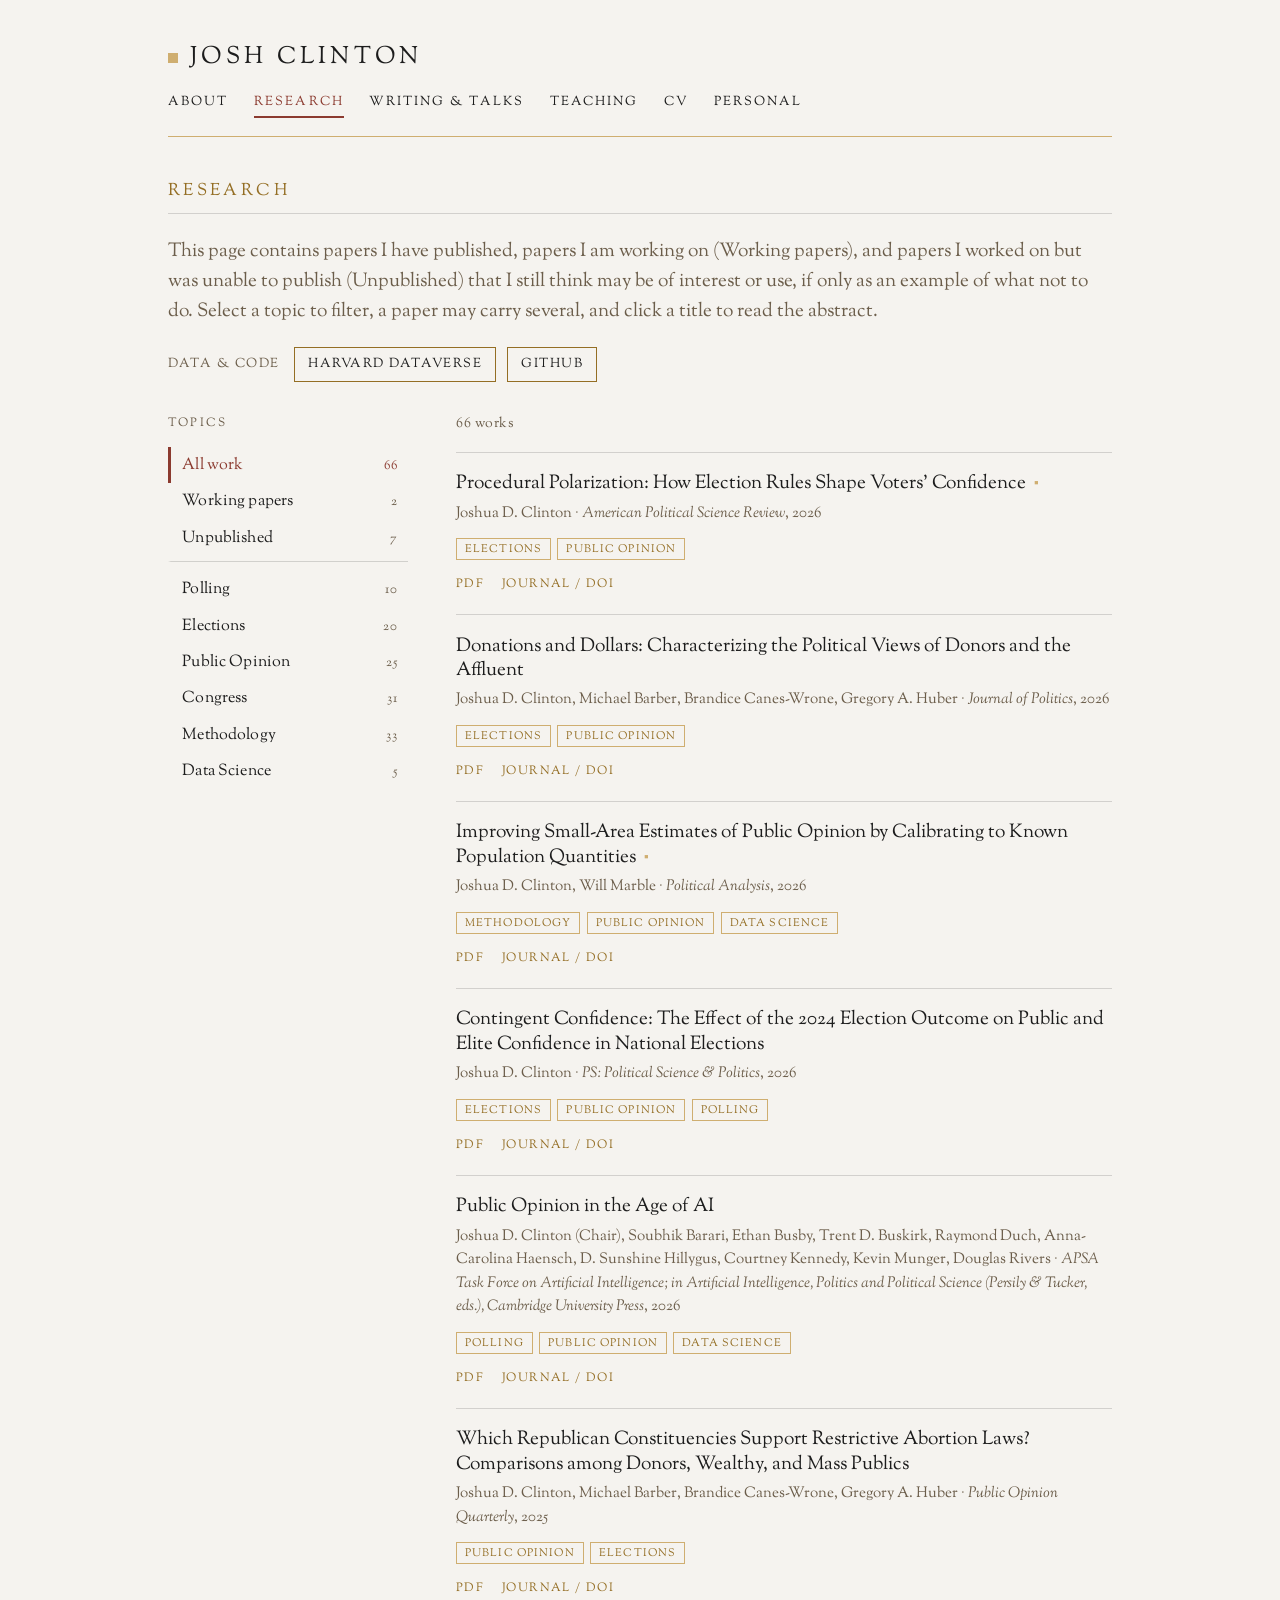
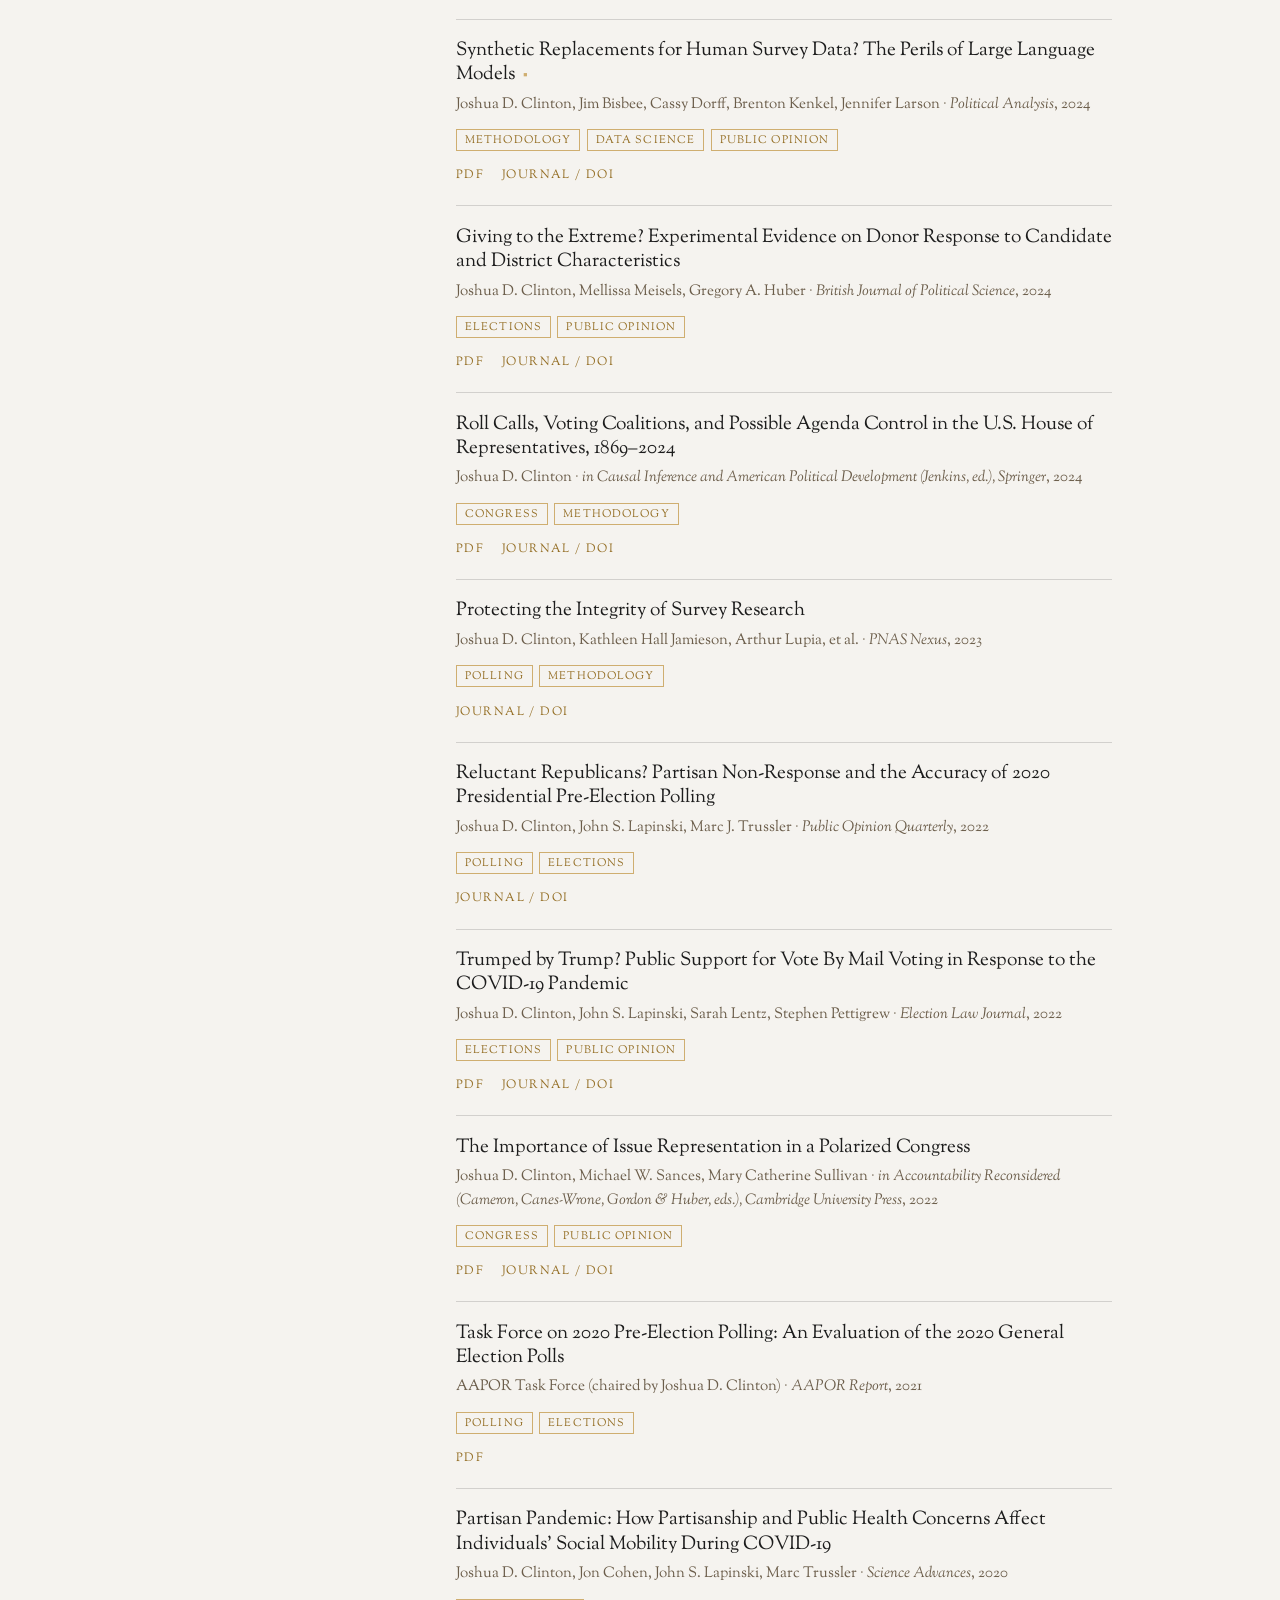
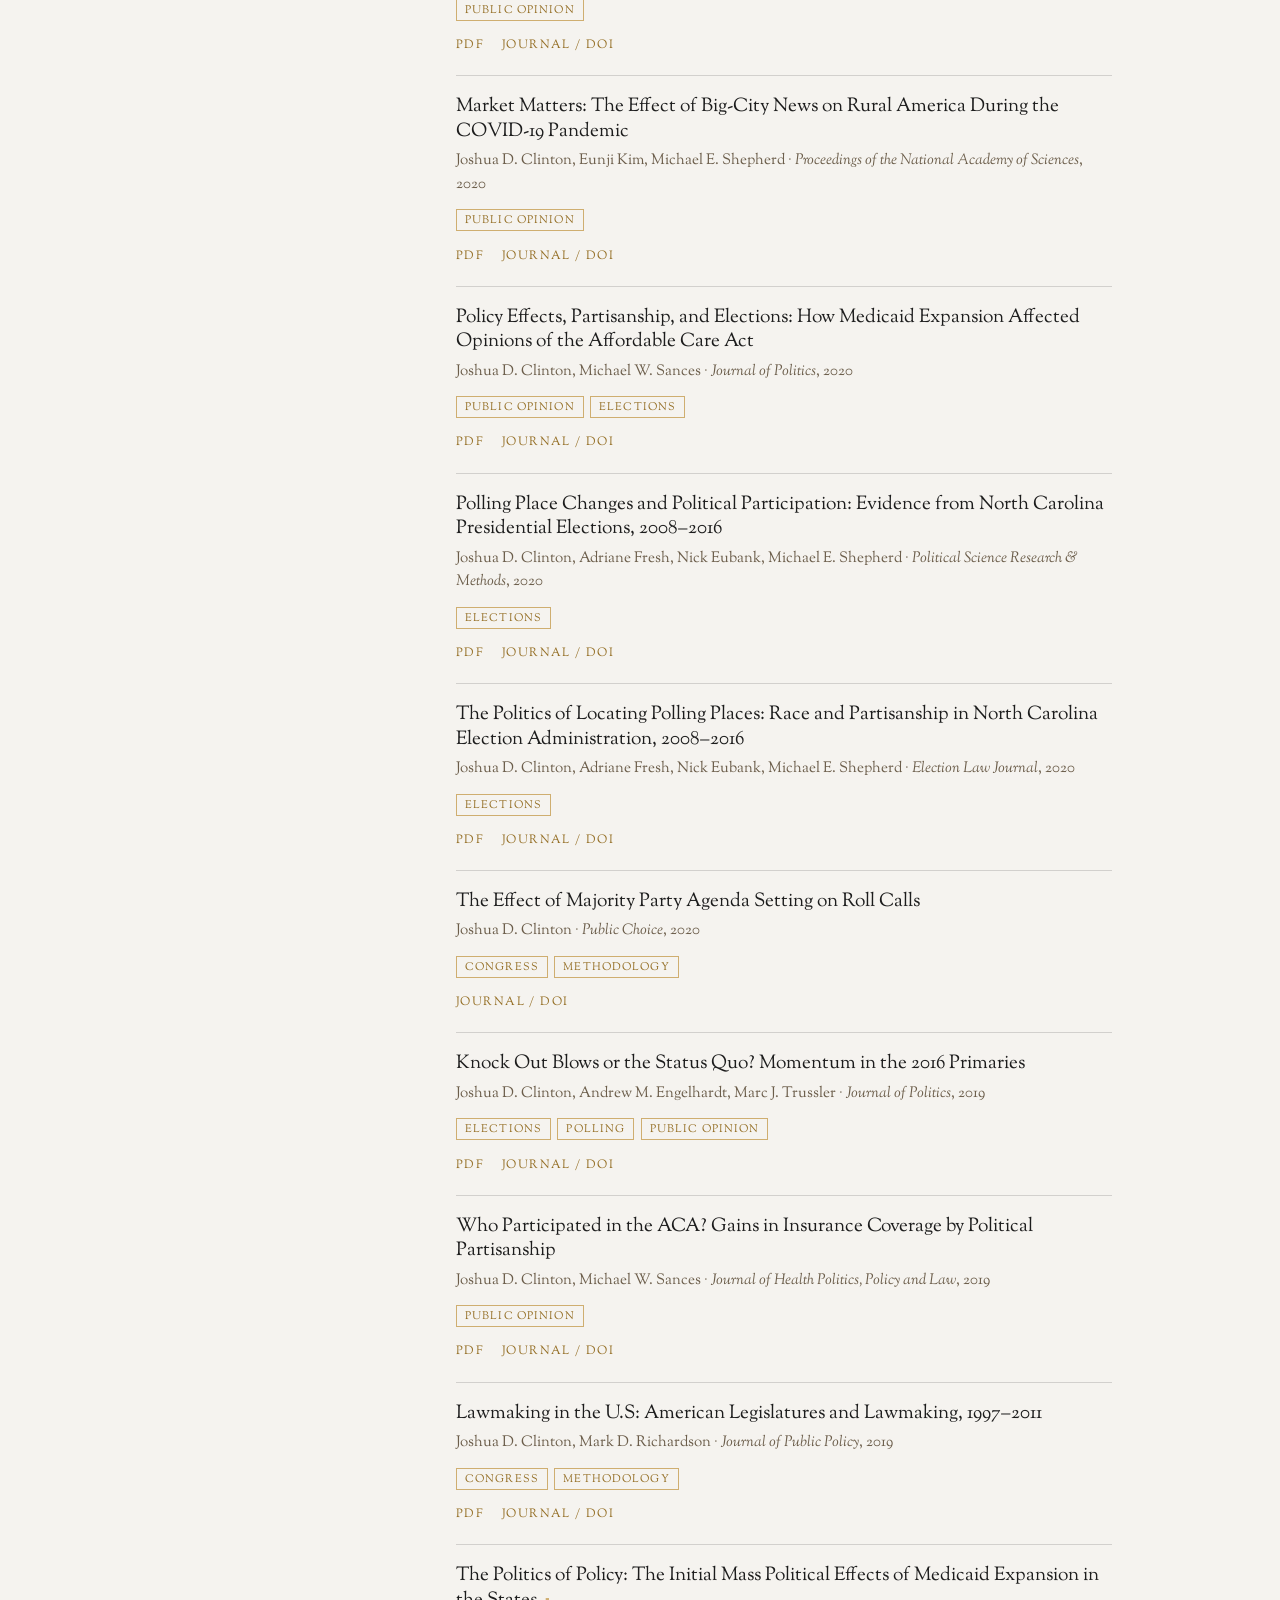
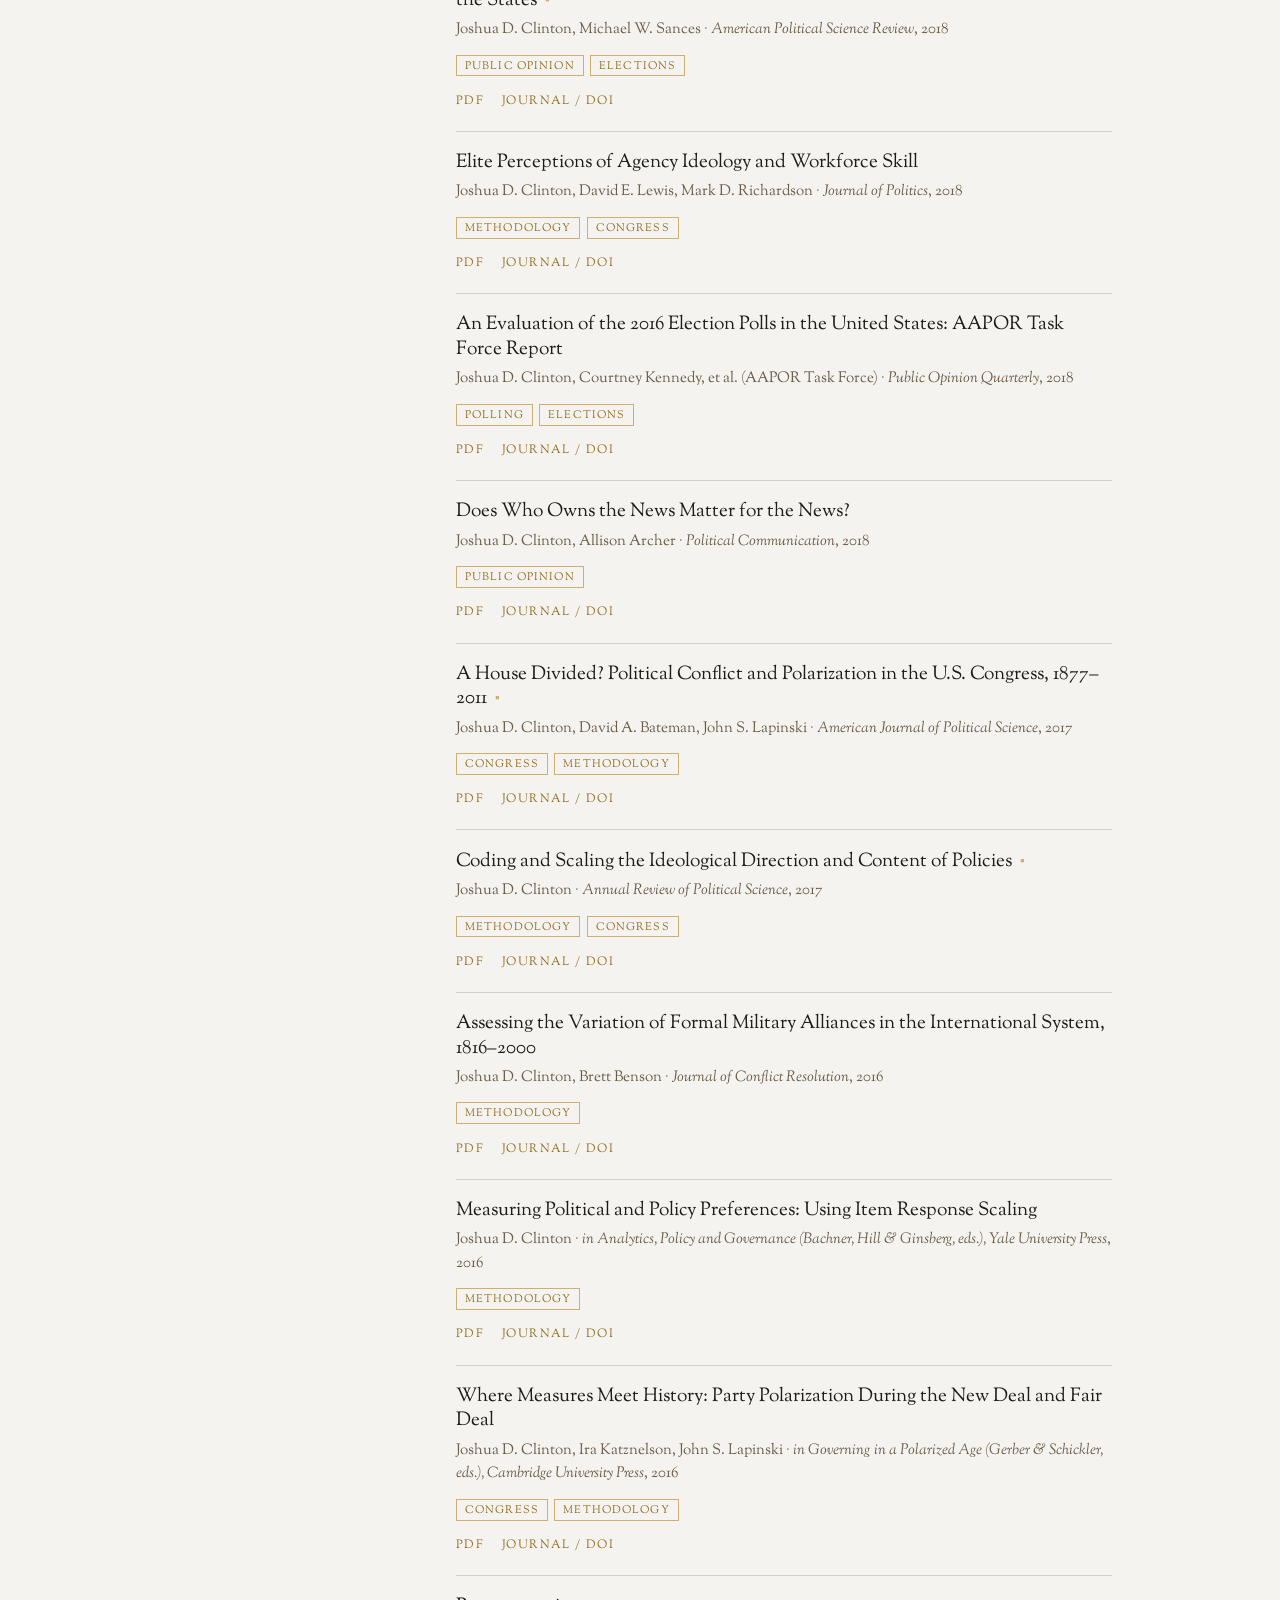
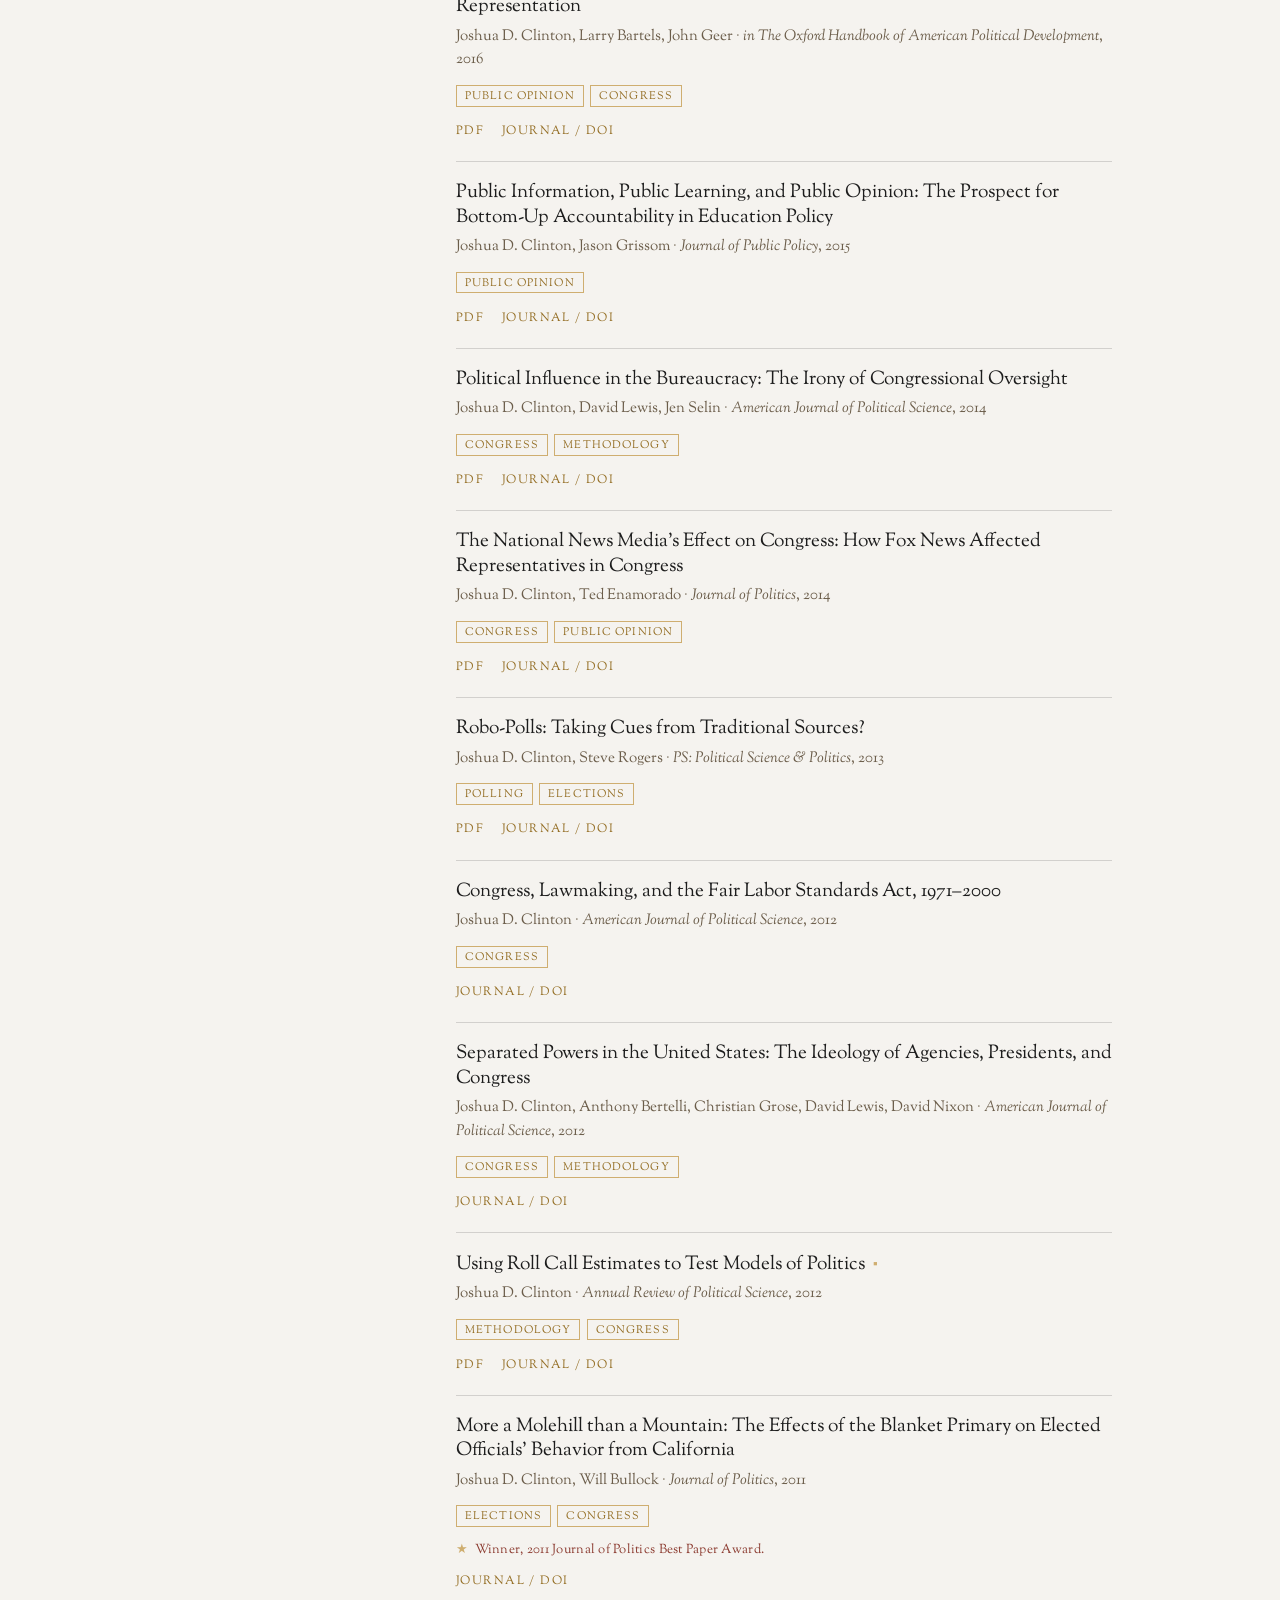
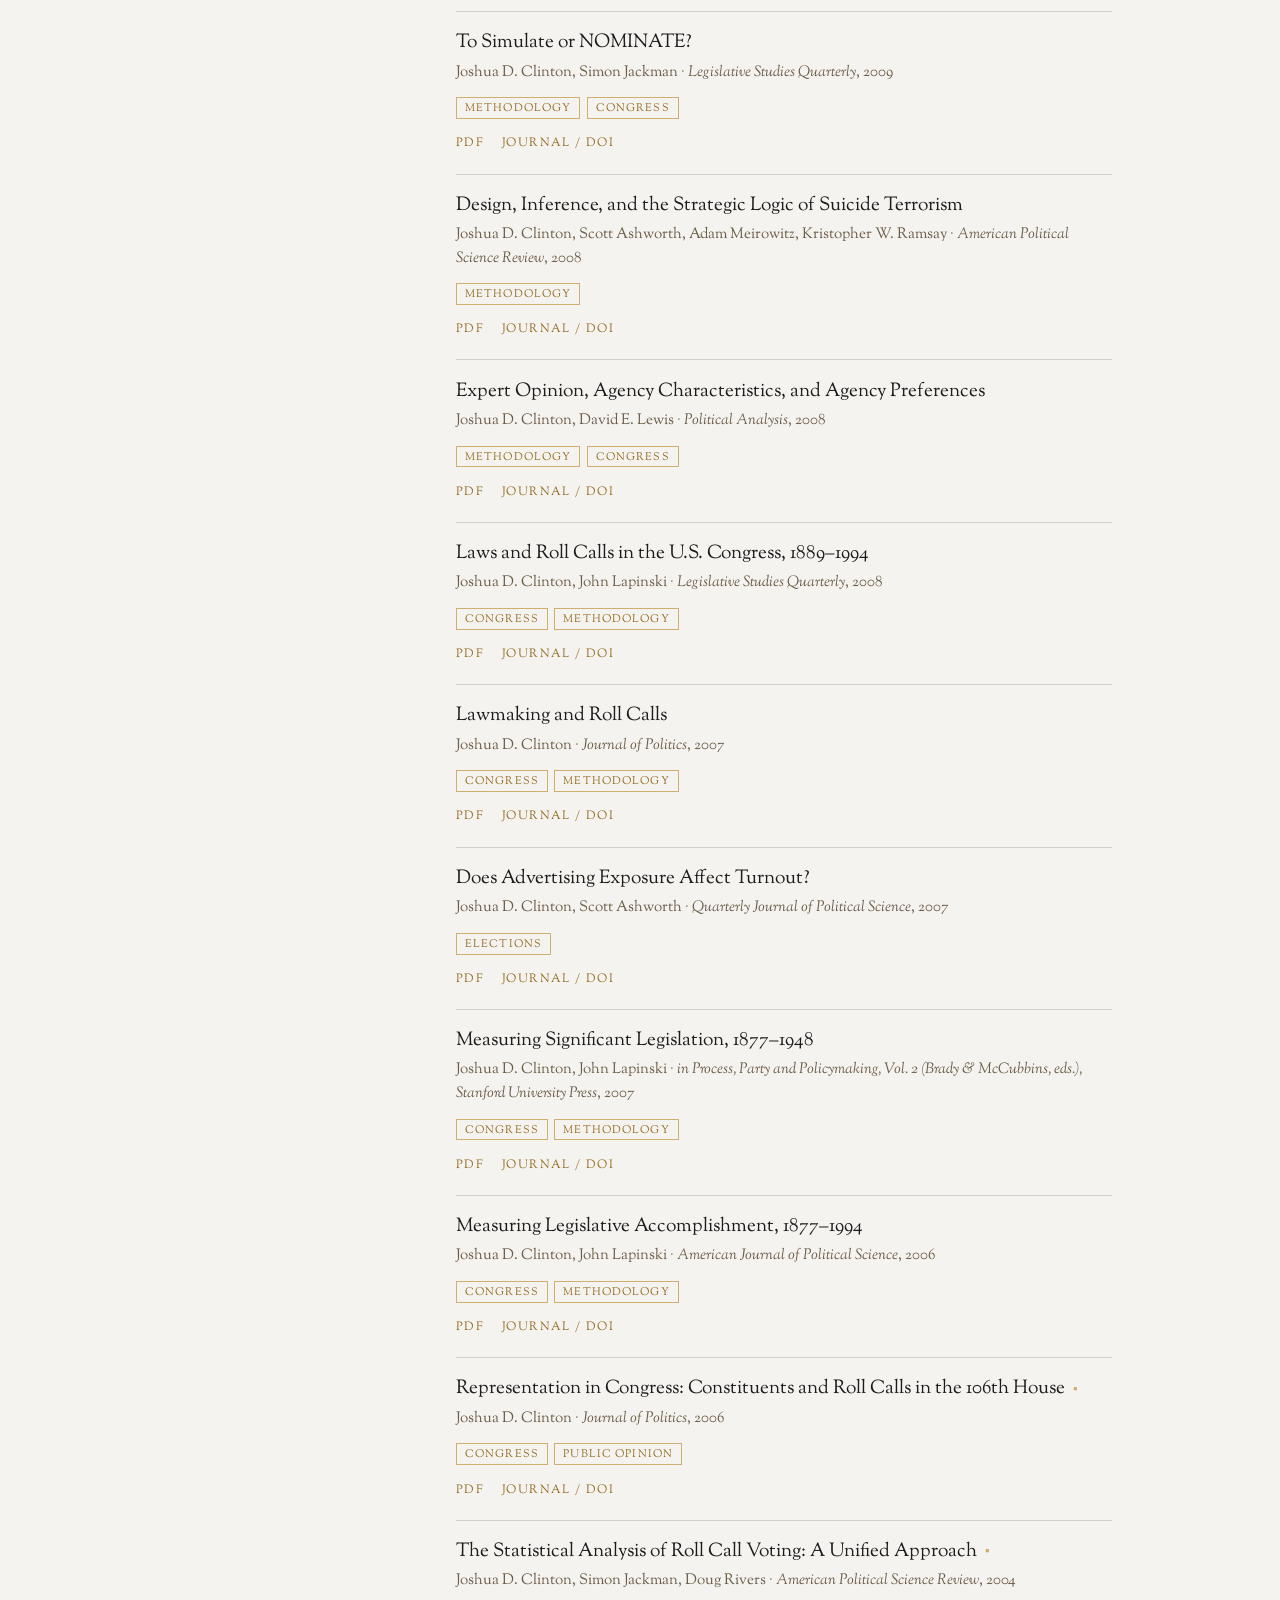
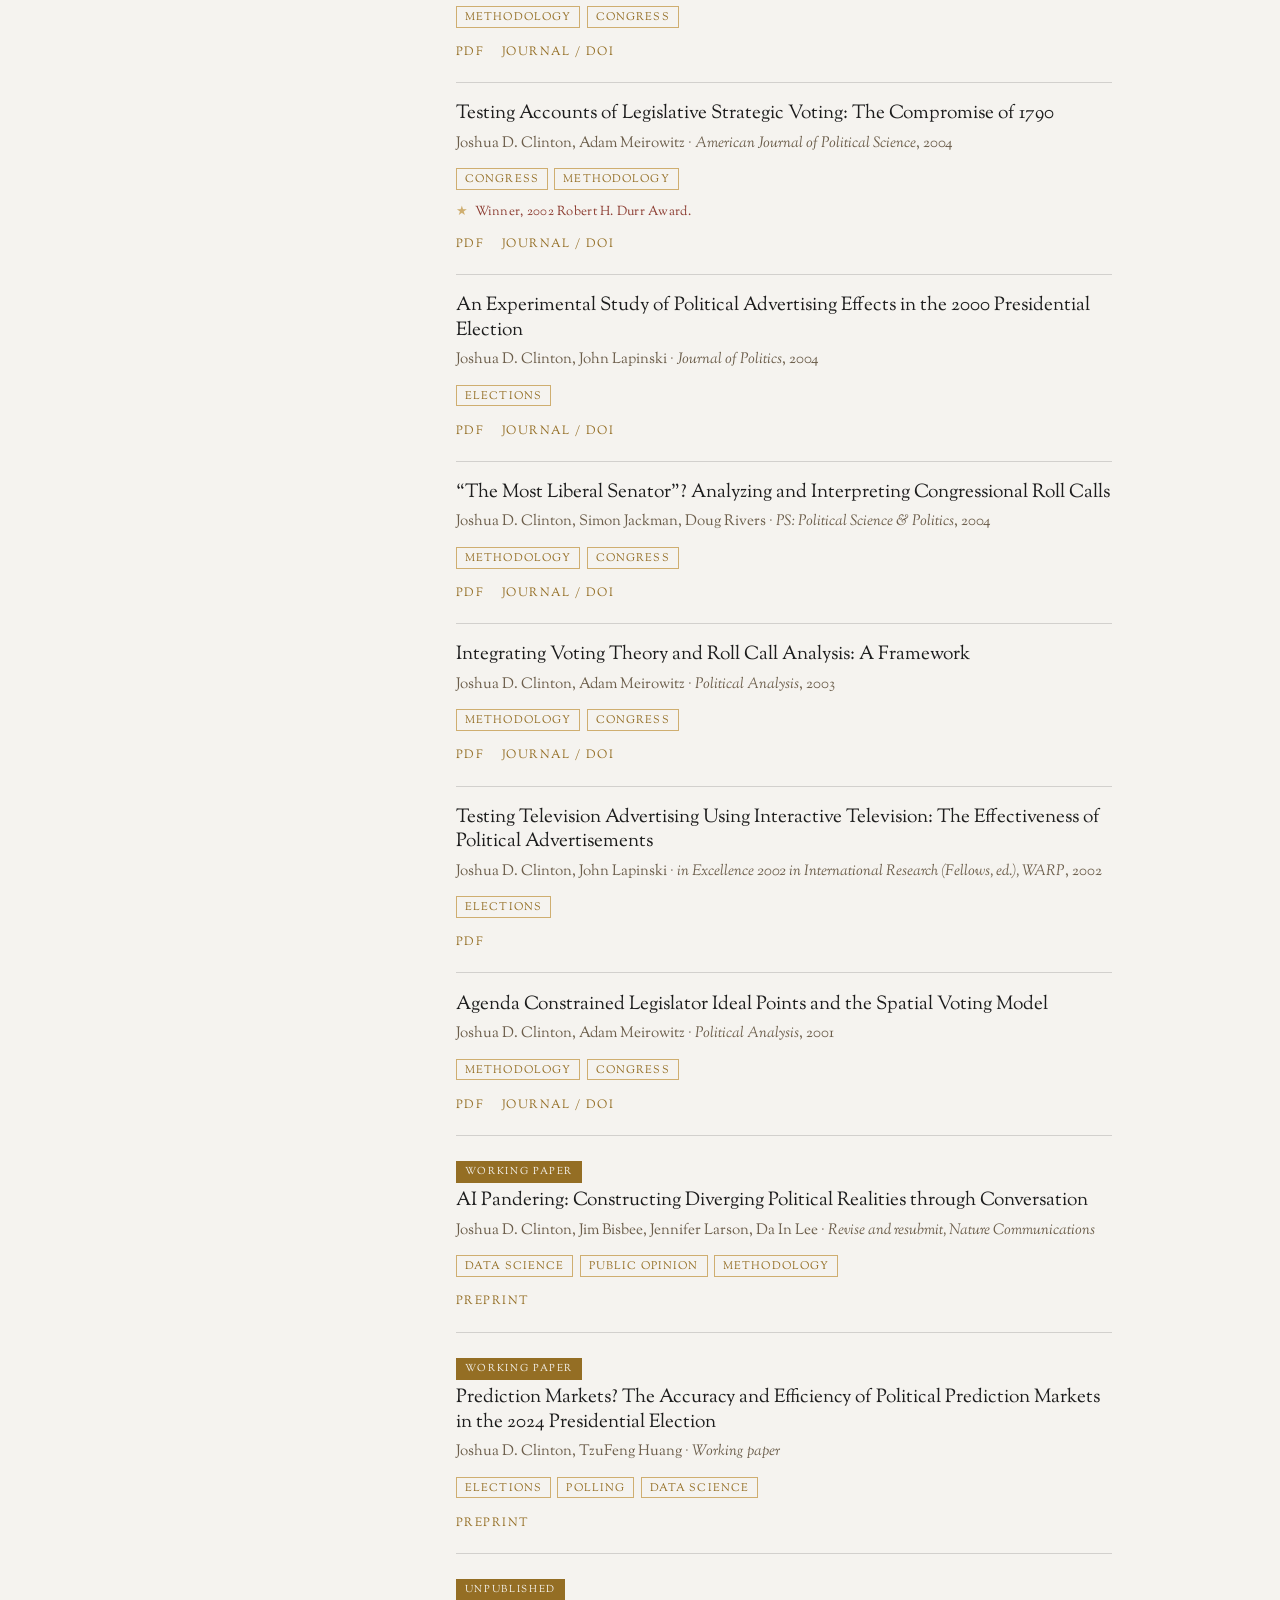
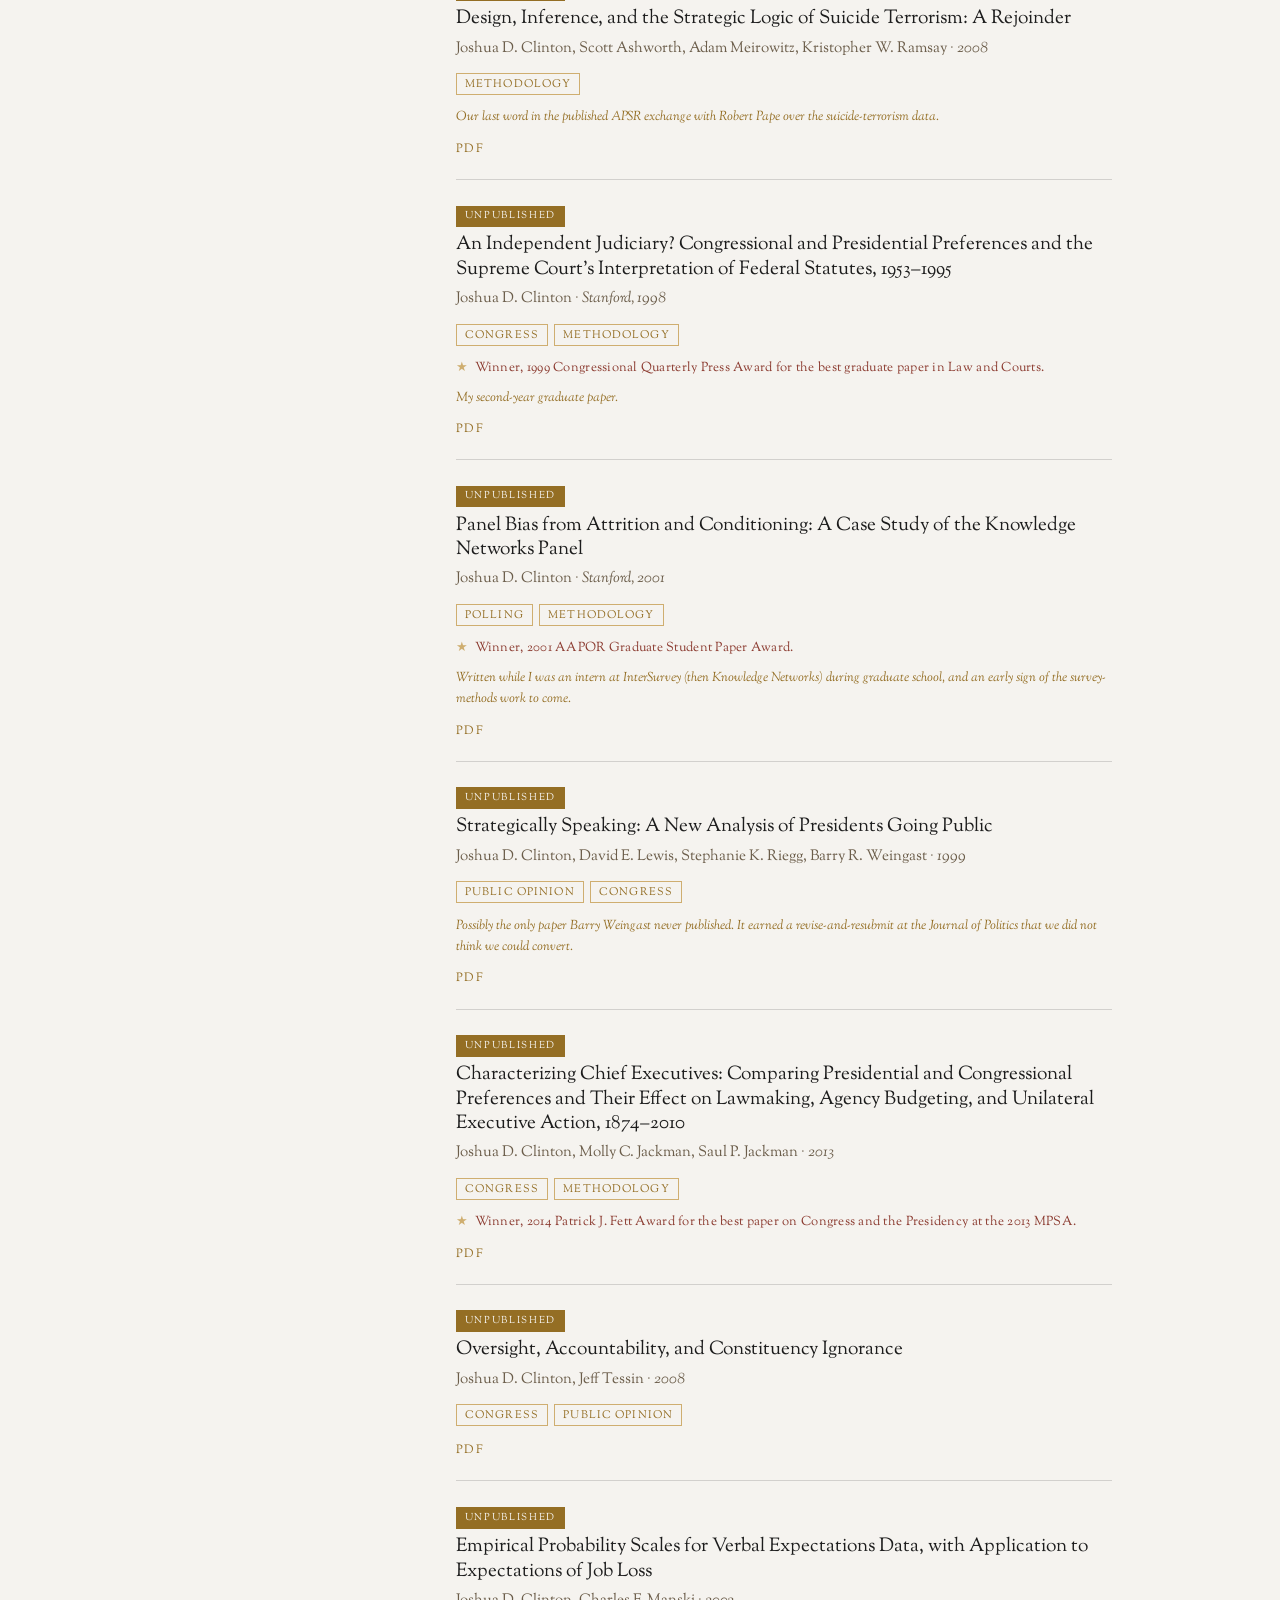
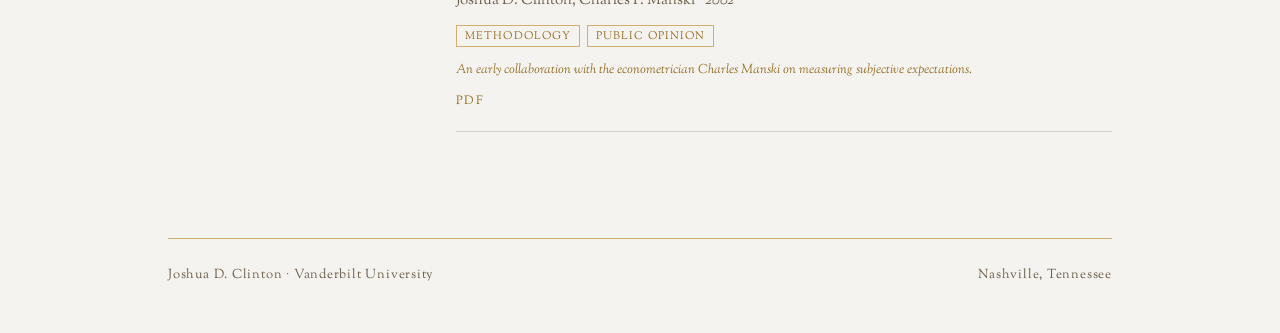
==== research.html @ e5eb9416 "Initial commit: joshclinton.com static site Hand-coded static site (HTML + CSS + vanilla JS). Pages:" ====
<!DOCTYPE html>
<html lang="en">
<head>
<meta charset="utf-8">
<meta name="viewport" content="width=device-width, initial-scale=1">
<title>Research · Josh Clinton</title>
<link rel="preconnect" href="https://fonts.googleapis.com">
<link rel="preconnect" href="https://fonts.gstatic.com" crossorigin>
<link href="https://fonts.googleapis.com/css2?family=Sorts+Mill+Goudy:ital@0;1&display=swap" rel="stylesheet">
<meta name="description" content="Publications by Joshua D. Clinton on elections, public opinion, Congress, polling, and statistical methodology.">
<link rel="icon" href="assets/favicon.svg" type="image/svg+xml">
<meta property="og:type" content="website">
<meta property="og:title" content="Research · Josh Clinton">
<meta property="og:description" content="Publications by Joshua D. Clinton on elections, public opinion, Congress, polling, and statistical methodology.">
<meta property="og:image" content="https://joshclinton.com/assets/clinton-portrait.jpg">
<meta property="og:url" content="https://joshclinton.com/research.html">
<meta name="twitter:card" content="summary_large_image">
<link rel="stylesheet" href="styles.css">
</head>
<body>
<div class="page">

  <header class="masthead">
    <div class="wordmark">
      <span class="peg"></span>
      <span class="name">Josh Clinton</span>
    </div>
    <nav class="nav">
      <a href="index.html">About</a>
      <a href="research.html" class="active">Research</a>
      <a href="writing.html">Writing &amp; Talks</a>
      <a href="teaching.html">Teaching</a>
      <a href="assets/clinton-cv.pdf" target="_blank">CV</a>
      <a href="personal.html">Personal</a>
    </nav>
  </header>

  <main class="research">
    <h1 class="section-title">Research</h1>
    <p class="research-intro">This page contains papers I have published, papers I am
    working on (Working papers), and papers I worked on but was unable to publish
    (Unpublished) that I still think may be of interest or use, if only as an example of
    what not to do. Select
    a topic to filter, a paper may carry several, and click a title to read the abstract.</p>

    <p class="data-links">
      <span class="label">Data &amp; code</span>
      <a href="https://dataverse.harvard.edu/dataverse/jclinton" target="_blank">Harvard Dataverse</a>
      <a href="https://github.com/joshclinton" target="_blank">GitHub</a>
    </p>

    <div class="research-grid">
      <aside class="topics">
        <h2>Topics</h2>
        <div class="topic-list" id="topicList"><!-- rendered by JS --></div>
      </aside>

      <section>
        <p class="result-count" id="resultCount"></p>
        <div class="papers" id="paperList"><!-- rendered by JS --></div>
      </section>
    </div>
  </main>

  <footer class="foot">
    <span>Joshua D. Clinton · Vanderbilt University</span>
    <span>Nashville, Tennessee</span>
  </footer>

</div>

<!-- Real corpus, built from /Published. Defines PUBLICATIONS and TOPIC_ORDER. -->
<script src="publications.js"></script>
<script>
/* ---- render (data lives in publications.js) ---------------------- */
let activeTopic = null;

function topicCounts() {
  const c = {};
  TOPIC_ORDER.forEach(t => c[t] = 0);
  PUBLICATIONS.forEach(p => p.topics.forEach(t => { if (t in c) c[t]++; }));
  return c;
}

function renderTopics() {
  const counts = topicCounts();
  const el = document.getElementById("topicList");
  const workingCount = PUBLICATIONS.filter(p => p.type === "working").length;
  const unpubCount = PUBLICATIONS.filter(p => p.type === "unpublished").length;
  const all = `<button class="topic ${activeTopic === null ? "active" : ""}" data-topic="">
      <span>All work</span><span class="count">${PUBLICATIONS.length}</span></button>`;
  const working = `<button class="topic ${activeTopic === "__working__" ? "active" : ""}" data-topic="__working__">
      <span>Working papers</span><span class="count">${workingCount}</span></button>`;
  const unpub = `<button class="topic topic--working ${activeTopic === "__unpublished__" ? "active" : ""}" data-topic="__unpublished__">
      <span>Unpublished</span><span class="count">${unpubCount}</span></button>`;
  const items = TOPIC_ORDER.map(t =>
    `<button class="topic topic--cat ${activeTopic === t ? "active" : ""}" data-topic="${t}">
      <span>${t}</span><span class="count">${counts[t]}</span></button>`).join("");
  el.innerHTML = all + working + unpub + items;
  el.querySelectorAll(".topic").forEach(b =>
    b.addEventListener("click", () => { activeTopic = b.dataset.topic || null; render(); }));
}

// journal tiers (1 = highest) used only as a within-year tiebreaker. Adjust freely.
const VENUE_RANK = {
  "American Political Science Review": 1,
  "Proceedings of the National Academy of Sciences": 2,
  "Science Advances": 2,
  "American Journal of Political Science": 2,
  "Journal of Politics": 3,
  "British Journal of Political Science": 4,
  "Quarterly Journal of Political Science": 4,
  "Political Analysis": 4,
  "Political Science Research & Methods": 4,
  "Public Opinion Quarterly": 5,
  "Annual Review of Political Science": 5,
  "PNAS Nexus": 5,
  "Journal of Conflict Resolution": 6,
  "Legislative Studies Quarterly": 6,
  "Political Communication": 6,
  "Journal of Public Policy": 6,
  "Journal of Health Politics, Policy and Law": 6,
  "Election Law Journal": 6,
  "Public Choice": 6,
  "PS: Political Science & Politics": 7,
};

function renderPapers() {
  // published newest-first (journal tier within a year); working papers, then unpublished, last
  const isWP = p => p.type === "working" || p.type === "unpublished";
  const yearRank  = p => p.type === "working" ? -1 : p.type === "unpublished" ? -2 : p.year;
  const venueScore = p =>
    p.type === "chapter" ? 8 :
    p.type === "report"  ? 9 :
    (VENUE_RANK[p.venue] ?? 6.5);
  const matches = p =>
    activeTopic === null ? true :
    activeTopic === "__working__" ? p.type === "working" :
    activeTopic === "__unpublished__" ? p.type === "unpublished" :
    p.topics.includes(activeTopic);
  const list = PUBLICATIONS.filter(matches)
    .sort((a, b) => (yearRank(b) - yearRank(a)) || (venueScore(a) - venueScore(b)));

  document.getElementById("resultCount").textContent =
    activeTopic === null ? `${list.length} works` :
    activeTopic === "__working__" ? `${list.length} working papers` :
    activeTopic === "__unpublished__" ? `${list.length} unpublished` :
    `${list.length} in ${activeTopic.replace(/\b\w/g, c => c.toUpperCase())}`;

  document.getElementById("paperList").innerHTML = list.map((p) => {
    const links = [];
    if (p.links.pdf)  links.push(`<a href="${p.links.pdf}" target="_blank">PDF</a>`);
    if (p.links.doi)  links.push(`<a href="${p.links.doi}" target="_blank">${isWP(p) ? "Preprint" : "Journal / DOI"}</a>`);
    if (p.links.data) links.push(`<a href="${p.links.data}">Replication data</a>`);
    const tags = p.topics.map(t => `<span class="tag">${t}</span>`).join("");
    const awardEl = p.award ? `<p class="paper-award">${p.award}</p>` : "";
    const noteEl  = p.note  ? `<p class="paper-note">${p.note}</p>` : "";
    const hasAbstract = Boolean(p.abstract);
    const titleEl = hasAbstract
      ? `<button class="paper-title">${p.title}</button>`
      : `<span class="paper-title paper-title--static">${p.title}</span>`;
    const abstractEl = hasAbstract ? `<div class="paper-abstract"><p>${p.abstract}</p></div>` : "";
    const flagText = p.type === "working" ? "Working paper" : p.type === "unpublished" ? "Unpublished" : "";
    const flag = flagText ? `<span class="paper-flag">${flagText}</span>` : "";
    const meta = isWP(p)
      ? `${p.authors}${p.status ? ` · <span class="venue">${p.status}</span>` : ""}`
      : `${p.authors} · <span class="venue">${p.venue}</span>, ${p.year}`;
    return `<article class="paper ${p.featured ? "is-featured" : ""}">
      ${flag}
      ${titleEl}
      <p class="paper-meta">${meta}</p>
      <div class="paper-topics">${tags}</div>
      ${awardEl}${noteEl}
      ${abstractEl}
      <div class="paper-actions">${links.join("")}</div>
    </article>`;
  }).join("");

  document.querySelectorAll("button.paper-title").forEach(b =>
    b.addEventListener("click", () => b.closest(".paper").classList.toggle("open")));
}

function render() { renderTopics(); renderPapers(); }
render();
</script>
</body>
</html>
---- styles.css ----
/* =========================================================================
   joshclinton.com — design system mockup
   Aesthetic: Arts & Crafts / American mission, Mackintosh rectilinear restraint.
   Palette: Vanderbilt warm neutrals + gold keyline ornament + oxblood accent.
   Governing principle: structure is the ornament.
   ========================================================================= */

:root {
  /* Ground + ink (Vanderbilt core) */
  --ground:        #F5F3EF;   /* Cream — page ground */
  --ground-panel:  #E7DECB;   /* Sand (slightly deepened) — occasional panels */
  --ink:           #1C1C1C;   /* Vanderbilt Black — body text */
  --ink-soft:      #5E544472;

  /* Structure + ornament */
  --oak:           #946E24;   /* Vanderbilt Oak — structural brown, labels */
  --gold:          #CFAE70;   /* Vanderbilt Gold — keyline ornament only */
  --oxblood:       #8B3A2F;   /* deep accent — links, active states */
  --oxblood-dim:   #6F2C23;

  /* Derived */
  --meta:          #6B5D4A;   /* warm gray for secondary text */
  --rule-ink:      rgba(28, 28, 28, 0.16);
  --rule-gold:     var(--gold);

  /* Type */
  --serif: "Sorts Mill Goudy", Georgia, "Times New Roman", serif;

  /* Rhythm */
  --measure: 42rem;           /* prose measure */
  --gutter: 2.5rem;
  --page-max: 64rem;
}

/* ---- reset-ish ---------------------------------------------------------- */
* { box-sizing: border-box; }
html { -webkit-text-size-adjust: 100%; }
body {
  margin: 0;
  background: var(--ground);
  color: var(--ink);
  font-family: var(--serif);
  font-size: 19px;
  line-height: 1.6;
  font-feature-settings: "kern" 1, "liga" 1;
}
img { max-width: 100%; display: block; }
a { color: var(--oxblood); text-decoration: none; }
a:hover { color: var(--oxblood-dim); text-decoration: underline; text-underline-offset: 3px; }

/* No rounded corners, no shadows, no gradients — anywhere. */

/* ---- layout shell ------------------------------------------------------- */
.page {
  max-width: var(--page-max);
  margin: 0 auto;
  padding: 0 var(--gutter);
}

/* ---- masthead ----------------------------------------------------------- */
.masthead {
  padding: 2.4rem 0 1.1rem;
  border-bottom: 1px solid var(--rule-gold);
}
.wordmark {
  display: flex;
  align-items: baseline;
  gap: 0.75rem;
  font-size: 1.5rem;
  letter-spacing: 0.18em;
  text-transform: uppercase;
  color: var(--ink);
}
.wordmark .peg {            /* the single allowed geometric mark: inlaid square */
  width: 0.62rem;
  height: 0.62rem;
  background: var(--gold);
  flex: none;
  position: relative;
  top: -0.05rem;
}
.wordmark .name { font-weight: 400; }
.wordmark .role {
  font-size: 0.78rem;
  letter-spacing: 0.16em;
  color: var(--meta);
  text-transform: uppercase;
}

/* ---- nav ---------------------------------------------------------------- */
.nav {
  display: flex;
  flex-wrap: wrap;
  gap: 1.6rem;
  padding: 0.9rem 0 0;
}
.nav a {
  font-size: 0.82rem;
  letter-spacing: 0.16em;
  text-transform: uppercase;
  color: var(--ink);
  padding-bottom: 0.25rem;
  border-bottom: 2px solid transparent;
}
.nav a:hover { color: var(--oxblood); text-decoration: none; border-bottom-color: var(--gold); }
.nav a.active { color: var(--oxblood); border-bottom-color: var(--oxblood); }

/* ---- generic section heads --------------------------------------------- */
.section-title {
  font-size: 1.05rem;
  letter-spacing: 0.2em;
  text-transform: uppercase;
  color: var(--oak);
  margin: 0 0 1.4rem;
  padding-bottom: 0.5rem;
  border-bottom: 1px solid var(--rule-ink);
  font-weight: 400;
}

/* ======================================================================== */
/*  ABOUT / LANDING                                                          */
/* ======================================================================== */
.about {
  display: grid;
  grid-template-columns: 16rem 1fr;
  gap: 3rem;
  padding: 3rem 0 1rem;
  align-items: start;
}
.about .portrait {
  border: 1px solid var(--oak);
  padding: 6px;
  background: var(--ground);
}
.about .portrait img { width: 100%; }
.about h1 {
  font-size: 2.5rem;
  line-height: 1.1;
  margin: 0 0 0.4rem;
  font-weight: 400;
}
.about .titles {
  color: var(--oak);
  font-size: 1.02rem;
  line-height: 1.45;
  margin: 0 0 1.6rem;
  padding-bottom: 1.2rem;
  border-bottom: 1px solid var(--rule-gold);
}
.about p { max-width: var(--measure); margin: 0 0 1.1rem; }
.about .quicklinks {
  display: flex;
  flex-direction: column;
  gap: 0.5rem;
  margin-top: 1rem;
}
.about .quicklinks a {
  font-size: 0.76rem;
  letter-spacing: 0.14em;
  text-transform: uppercase;
  border: 1px solid var(--oak);
  padding: 0.5rem 0.7rem;
  color: var(--ink);
  text-align: center;
}
.about .quicklinks a:hover { background: var(--oxblood); color: var(--ground); border-color: var(--oxblood); text-decoration: none; }

/* ======================================================================== */
/*  RESEARCH — the centerpiece                                               */
/* ======================================================================== */
.research { padding: 2.6rem 0; }
.research-intro { color: var(--meta); margin: 0 0 1.2rem; }

/* data & code links (replaces a standalone Data page) */
.data-links {
  display: flex; align-items: baseline; flex-wrap: wrap; gap: 0.7rem;
  margin: 0 0 2rem; font-size: 0.8rem;
}
.data-links .label {
  color: var(--meta); letter-spacing: 0.12em; text-transform: uppercase;
  margin-right: 0.2rem;
}
.data-links a {
  letter-spacing: 0.12em; text-transform: uppercase; white-space: nowrap;
  border: 1px solid var(--oak); padding: 0.4rem 0.8rem; color: var(--ink);
}
.data-links a:hover { background: var(--oxblood); color: var(--ground); border-color: var(--oxblood); text-decoration: none; }
/* on phones, drop the label to its own line so both chips have room to wrap */
@media (max-width: 760px) {
  .data-links .label { flex-basis: 100%; margin-bottom: 0.1rem; }
}

.research-grid {
  display: grid;
  grid-template-columns: 15rem 1fr;
  gap: 3rem;
  align-items: start;
}
/* keep grid/flex children from blowing the layout wider than the screen */
.research-grid > * { min-width: 0; }

/* topic slat menu (desktop: left vertical) */
.topics { position: sticky; top: 1.5rem; }
.topics h2 {
  font-size: 0.78rem; letter-spacing: 0.18em; text-transform: uppercase;
  color: var(--meta); margin: 0 0 0.8rem; font-weight: 400;
}
.topic {
  display: flex; justify-content: space-between; align-items: baseline;
  width: 100%; text-align: left;
  background: none; border: 0; border-left: 3px solid transparent;
  font-family: var(--serif); font-size: 1rem; color: var(--ink);
  padding: 0.42rem 0.7rem; cursor: pointer; letter-spacing: 0.01em;
}
.topic .count { color: var(--meta); font-size: 0.82rem; }
.topic--cat { text-transform: capitalize; }
.topic--working { margin-bottom: 0.6rem; padding-bottom: 0.7rem; border-bottom: 1px solid var(--rule-ink); }
.topic:hover { color: var(--oxblood); border-left-color: var(--gold); }
.topic.active { color: var(--oxblood); border-left-color: var(--oxblood); }
.topic.active .count { color: var(--oxblood); }

/* paper list */
.papers { border-top: 1px solid var(--rule-ink); }
.paper {
  padding: 1.2rem 0;
  border-bottom: 1px solid var(--rule-ink);
}
.paper.is-featured .paper-title::after {
  content: "▪";
  color: var(--gold);
  margin-left: 0.5rem;
  font-size: 0.7em;
  vertical-align: middle;
}
.paper-title {
  font-size: 1.18rem; line-height: 1.3; cursor: pointer;
  display: block; background: none; border: 0; text-align: left;
  font-family: var(--serif); color: var(--ink); padding: 0; width: 100%;
}
.paper-title:hover { color: var(--oxblood); }
.paper-flag {
  display: inline-block; margin-bottom: 0.4rem;
  font-size: 0.64rem; letter-spacing: 0.16em; text-transform: uppercase;
  color: var(--ground); background: var(--oak); padding: 0.16rem 0.55rem;
}
.paper-title--static { cursor: default; }
.paper-title--static:hover { color: var(--ink); }
.paper-award { color: var(--oxblood); font-size: 0.84rem; margin: 0.5rem 0 0; letter-spacing: 0.02em; }
.paper-award::before { content: "\2605"; color: var(--gold); margin-right: 0.4rem; }
.paper-note { color: var(--oak); font-size: 0.84rem; font-style: italic; margin: 0.5rem 0 0; }
.paper-meta { color: var(--meta); font-size: 0.92rem; margin: 0.3rem 0 0; }
.paper-meta .venue { font-style: italic; }
.paper-topics { margin-top: 0.5rem; }
.tag {
  font-size: 0.7rem; letter-spacing: 0.1em; text-transform: uppercase;
  color: var(--oak); border: 1px solid var(--rule-gold);
  padding: 0.12rem 0.5rem; margin-right: 0.4rem;
}
.paper-abstract {
  max-height: 0; overflow: hidden;
  transition: none;                 /* no animation, per brief */
  color: var(--ink);
}
.paper.open .paper-abstract {
  max-height: none;
  margin-top: 0.9rem;
  padding-left: 1rem;
  border-left: 2px solid var(--gold);
  max-width: var(--measure);
}
.paper-actions { margin-top: 0.8rem; display: flex; gap: 1.1rem; flex-wrap: wrap; }
.paper-actions a {
  font-size: 0.74rem; letter-spacing: 0.12em; text-transform: uppercase;
  color: var(--oak);
}
.paper-actions a:hover { color: var(--oxblood); }

.result-count { color: var(--meta); font-size: 0.85rem; margin: 0 0 1rem; letter-spacing: 0.04em; }

/* ======================================================================== */
/*  TEACHING                                                                 */
/* ======================================================================== */
.teaching { padding: 2.6rem 0; max-width: 56rem; }
.teaching-intro { color: var(--meta); margin: 0 0 2rem; }

.course-row {
  display: grid;
  grid-template-columns: 13rem 1fr;
  gap: 1.9rem;
  padding: 1.6rem 0;
  border-bottom: 1px solid var(--rule-ink);
  align-items: start;
}
.course-row:first-of-type { border-top: 1px solid var(--rule-gold); }

/* left-hand visual: framed logo/photo, or a course-number tile */
.course-figure { border: 1px solid var(--oak); background: #fff; padding: 6px; }
.course-figure img { display: block; width: 100%; }
.course-tile {
  border: 1px solid var(--oak); background: var(--ground-panel);
  aspect-ratio: 3 / 2; display: flex; align-items: center; justify-content: center;
}
.course-tile .ct-num {
  color: var(--oak); letter-spacing: 0.14em; font-size: 0.95rem; text-transform: uppercase;
}

.course-cap {
  margin: 0.5rem 0 0; color: var(--meta); font-style: italic;
  font-size: 0.78rem; line-height: 1.45;
}
.course-cap a { font-style: normal; letter-spacing: 0.06em; text-transform: uppercase;
  font-size: 0.72rem; white-space: nowrap; }

.course-term {
  color: var(--oak); font-size: 0.78rem; letter-spacing: 0.14em;
  text-transform: uppercase; margin: 0 0 0.3rem;
}
.course-name { font-size: 1.22rem; font-weight: 400; margin: 0; line-height: 1.3; }
.course-meta { color: var(--meta); font-size: 0.9rem; margin: 0.35rem 0 0; }
.course-num { color: var(--ink); letter-spacing: 0.04em; }
.course-badge {
  display: inline-block; margin-left: 0.6rem;
  font-size: 0.66rem; letter-spacing: 0.14em; text-transform: uppercase;
  color: var(--ground); background: var(--oxblood); padding: 0.16rem 0.5rem;
  vertical-align: 0.12em;
}
.course-note {
  margin: 0.5rem 0 0; max-width: var(--measure);
  font-style: italic; color: var(--oak); font-size: 0.92rem;
}
.course-note a { font-style: normal; font-size: 0.78rem; letter-spacing: 0.06em;
  text-transform: uppercase; white-space: nowrap; }
.course-desc { margin: 0.6rem 0 0; max-width: var(--measure); color: var(--ink); }

@media (max-width: 760px) {
  .course-row { grid-template-columns: 1fr; gap: 0.9rem; }
  .course-media { max-width: 13rem; }
}

/* ======================================================================== */
/*  WRITING & TALKS                                                          */
/* ======================================================================== */
.writing { padding: 2.6rem 0; max-width: 52rem; }
.wt-group { margin-bottom: 2.6rem; }
.wt-group-title {
  font-size: 0.82rem; letter-spacing: 0.18em; text-transform: uppercase;
  color: var(--oak); font-weight: 400; margin: 0 0 1rem;
  padding-bottom: 0.45rem; border-bottom: 1px solid var(--rule-gold);
}
.wt-item { padding: 0.9rem 0; border-bottom: 1px solid var(--rule-ink); }
.wt-title { font-size: 1.14rem; line-height: 1.3; }
.wt-meta { color: var(--meta); font-size: 0.86rem; margin: 0.25rem 0 0;
  letter-spacing: 0.04em; text-transform: uppercase; }
.wt-blurb { margin: 0.45rem 0 0; max-width: var(--measure); }

/* ---- visual card grid --------------------------------------------------- */
.wt-cards {
  display: grid;
  grid-template-columns: repeat(auto-fill, minmax(15rem, 1fr));
  gap: 1.6rem;
}
.wt-card {
  border: 1px solid var(--oak);
  background: var(--ground);
  display: flex; flex-direction: column;
  text-align: left;
}
a.wt-card { color: var(--ink); text-decoration: none; }
a.wt-card:hover { text-decoration: none; }
.wt-card .thumb {
  position: relative;
  aspect-ratio: 16 / 9;
  overflow: hidden;
  border-bottom: 1px solid var(--rule-gold);
  background: var(--ground-panel);
  cursor: pointer;
}
.wt-card .thumb img { width: 100%; height: 100%; object-fit: cover; display: block; }
.wt-card .thumb.contain { background: var(--ground-panel); }
.wt-card .thumb.contain img { object-fit: contain; }
.wt-card .thumb iframe { width: 100%; height: 100%; border: 0; display: block; }

/* geometric play mark for video cards */
.wt-card .play { position: absolute; inset: 0; display: flex; align-items: center; justify-content: center; }
.wt-card .play span {
  width: 3.2rem; height: 3.2rem;
  background: rgba(28,28,28,0.62);
  display: flex; align-items: center; justify-content: center;
}
.wt-card .play span::before {
  content: ""; display: block;
  border-style: solid;
  border-width: 0.6rem 0 0.6rem 1rem;
  border-color: transparent transparent transparent var(--ground);
  margin-left: 0.2rem;
}
.wt-card:hover .play span { background: var(--oxblood); }

/* typographic tile when there is no image */
.wt-card .thumb.tile { display: flex; align-items: center; justify-content: center; }
.wt-card .thumb.tile .tile-outlet {
  font-size: 1.4rem; letter-spacing: 0.16em; text-transform: uppercase;
  color: var(--oak);
}

.wt-card .body { padding: 0.8rem 0.95rem 1rem; flex: 1; }
.wt-card .ct { font-size: 1.04rem; line-height: 1.28; display: block; }
a.wt-card:hover .ct { color: var(--oxblood); }
.wt-card .cm {
  color: var(--meta); font-size: 0.74rem; margin: 0.4rem 0 0;
  letter-spacing: 0.1em; text-transform: uppercase;
}
.wt-card .cb { margin: 0.55rem 0 0; font-size: 0.92rem; color: var(--ink); }

.wt-note { color: var(--meta); font-style: italic; max-width: var(--measure);
  margin: -0.4rem 0 1.3rem; font-size: 0.92rem; }
.wt-more { margin-top: 1.2rem; }
.wt-more a { font-size: 0.8rem; letter-spacing: 0.12em; text-transform: uppercase; }

/* ======================================================================== */
/*  PERSONAL (section on the About page)                                     */
/* ======================================================================== */
/* standalone prose page (Personal, and future text pages) */
.prose-page { padding: 2.6rem 0; max-width: 46rem; }
.prose-page p { max-width: var(--measure); margin: 0 0 1.1rem; }

.art-figure { margin: 2.2rem 0; max-width: 40rem; }
.art-figure .frame { border: 1px solid var(--oak); padding: 6px; background: var(--ground); }
.art-figure img { display: block; width: 100%; }
.art-figure figcaption {
  color: var(--meta); font-style: italic; font-size: 0.88rem;
  margin-top: 0.6rem; max-width: var(--measure); line-height: 1.5;
}

/* offset figures that alternate left/right with text wrapping around them */
.prose-page::after { content: ""; display: block; clear: both; }
.side-figure { max-width: 17rem; }
.side-figure.left  { float: left;  margin: 0.4rem 2rem 1.1rem 0; }
.side-figure.right { float: right; margin: 0.4rem 0 1.1rem 2rem; }
.side-figure.clear { clear: both; }
.side-figure .frame { border: 1px solid var(--oak); padding: 6px; background: #fff; }
.side-figure img { display: block; width: 100%; }
.side-figure figcaption {
  color: var(--meta); font-style: italic; font-size: 0.82rem;
  margin-top: 0.5rem; line-height: 1.45;
}
.side-figure.placeholder .frame {
  background: var(--ground-panel); aspect-ratio: 4 / 3;
  display: flex; align-items: center; justify-content: center; padding: 1rem;
}
.side-figure.placeholder .ph {
  color: var(--oak); text-align: center; font-size: 0.82rem;
  letter-spacing: 0.08em; text-transform: uppercase; line-height: 1.6;
}
@media (max-width: 760px) {
  .side-figure.left, .side-figure.right { float: none; max-width: 100%; margin: 1.3rem 0; }
}

.personal {
  margin-top: 3rem; padding-top: 2.2rem;
  border-top: 1px solid var(--rule-gold);
}
.personal h2 {
  font-size: 1.05rem; letter-spacing: 0.2em; text-transform: uppercase;
  color: var(--oak); font-weight: 400; margin: 0 0 1.3rem;
}
.personal p { max-width: var(--measure); margin: 0 0 1.1rem; }

/* ---- footer ------------------------------------------------------------- */
.foot {
  margin-top: 4rem; padding: 1.6rem 0 3rem;
  border-top: 1px solid var(--rule-gold);
  color: var(--meta); font-size: 0.82rem; letter-spacing: 0.06em;
  display: flex; justify-content: space-between; flex-wrap: wrap; gap: 1rem;
}

/* a quiet banner marking these as design mockups */
.mock-note {
  background: var(--ground-panel);
  border: 1px solid var(--oak);
  color: var(--ink);
  font-size: 0.8rem; letter-spacing: 0.04em;
  padding: 0.55rem 0.9rem; margin: 1.2rem 0 0;
}

/* ======================================================================== */
/*  RESPONSIVE — one source of truth, layout branches by width               */
/* ======================================================================== */
@media (max-width: 760px) {
  :root { --gutter: 1.25rem; }
  html, body { overflow-x: hidden; }   /* contain stray horizontal overflow on phones */
  body { font-size: 18px; }

  .about { grid-template-columns: 1fr; gap: 1.6rem; padding-top: 1.8rem; }
  .about .portrait { max-width: 14rem; }
  .about h1 { font-size: 2rem; }

  /* Research: topics become a horizontal scroll row above the list */
  .research-grid { grid-template-columns: 1fr; gap: 1.4rem; }
  .topics { position: static; }
  .topics .topic-list {
    display: flex; gap: 0.4rem; overflow-x: auto; padding-bottom: 0.5rem;
    border-bottom: 1px solid var(--rule-ink);
  }
  .topic {
    flex: none; border-left: 0; border-bottom: 3px solid transparent;
    padding: 0.4rem 0.6rem; white-space: nowrap;
  }
  .topic:hover, .topic.active { border-left: 0; }
  .topic.active { border-bottom-color: var(--oxblood); }
  .topic:hover { border-bottom-color: var(--gold); }

  .nav { gap: 1rem; }
  .wordmark { flex-wrap: wrap; gap: 0.5rem; }
}
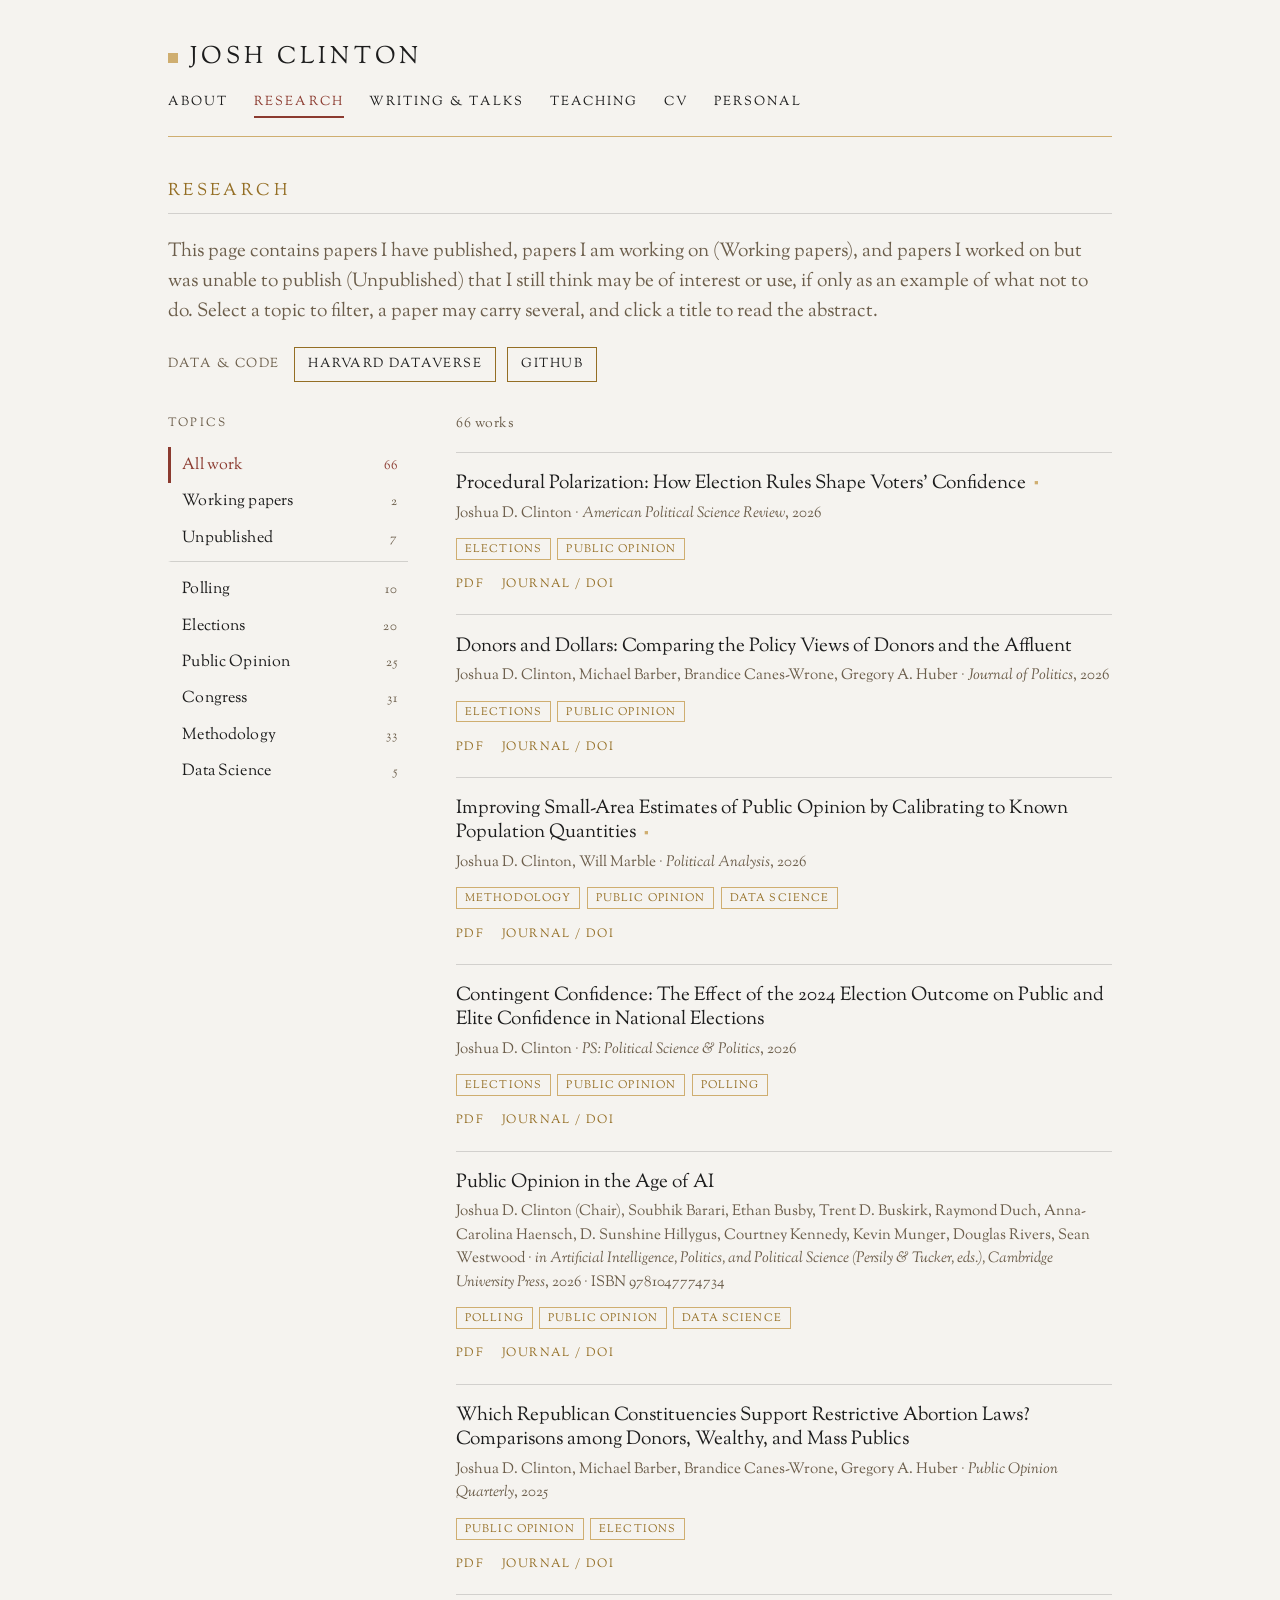
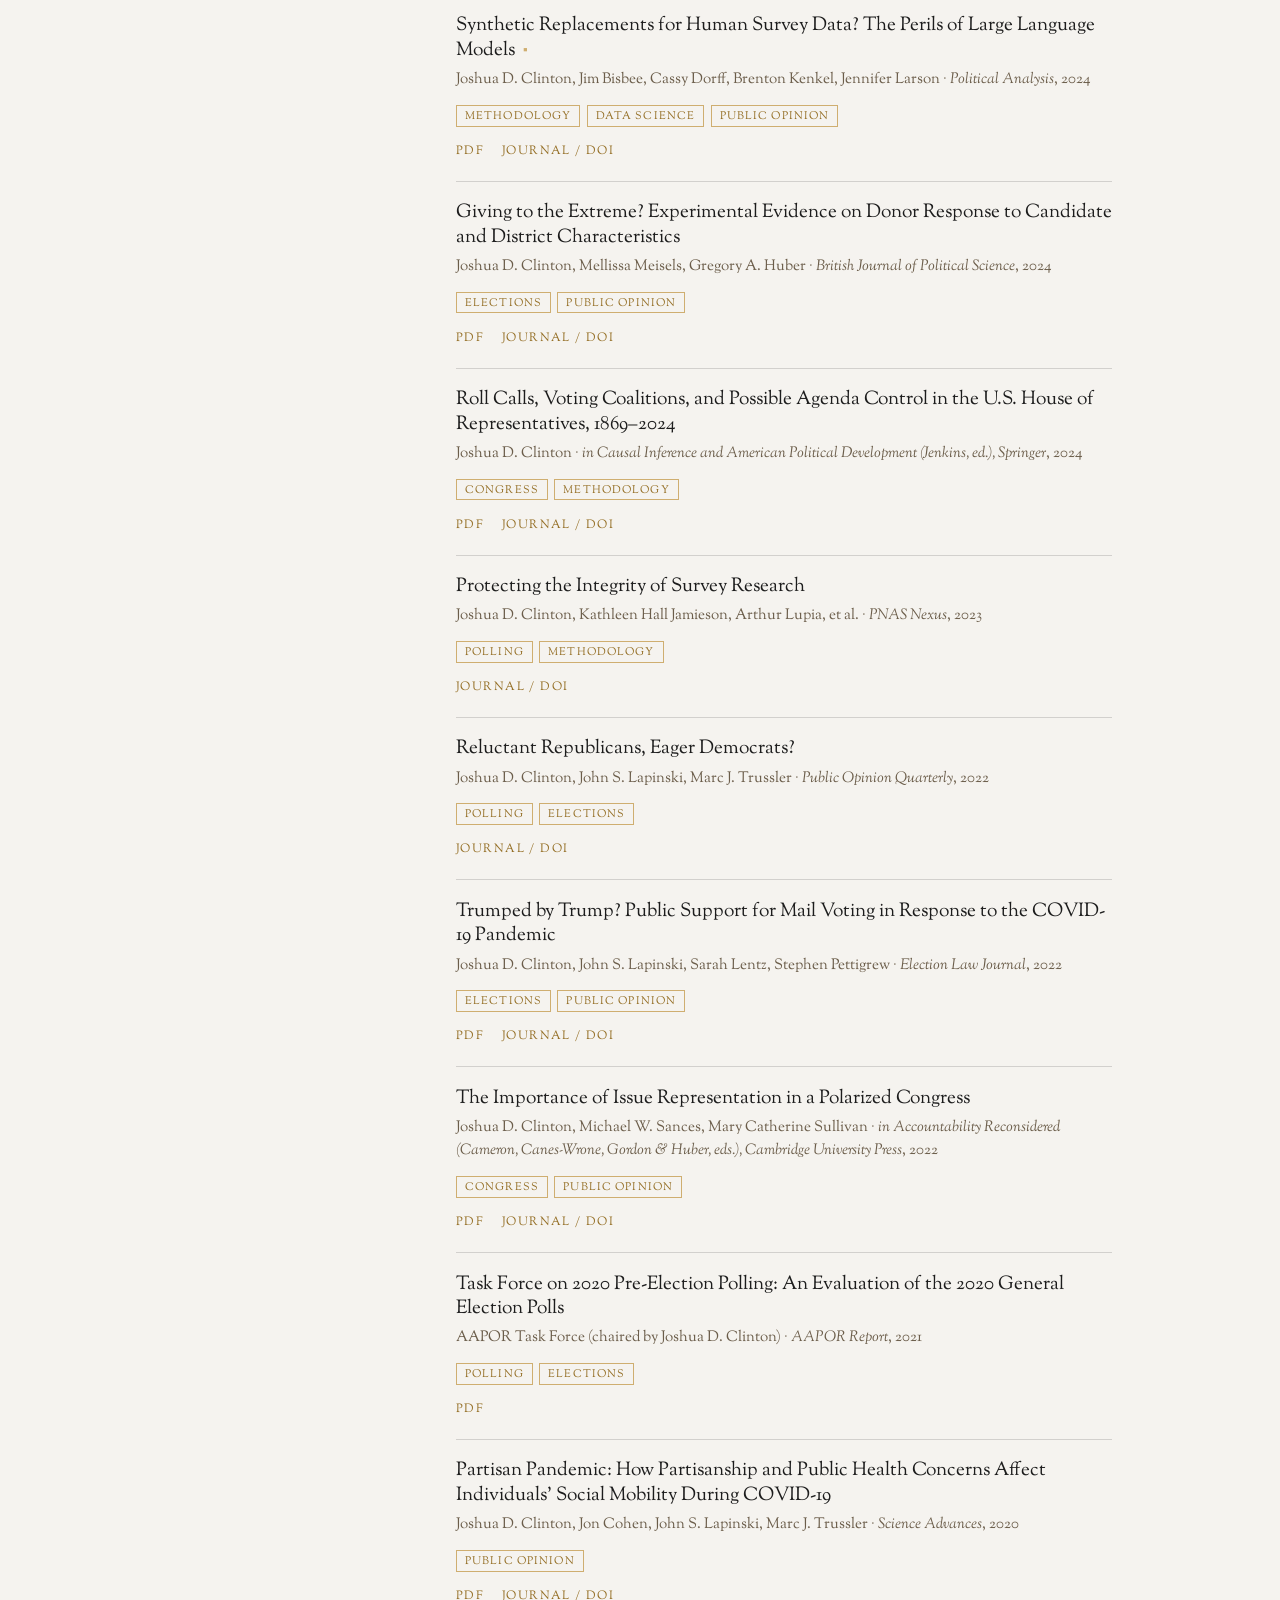
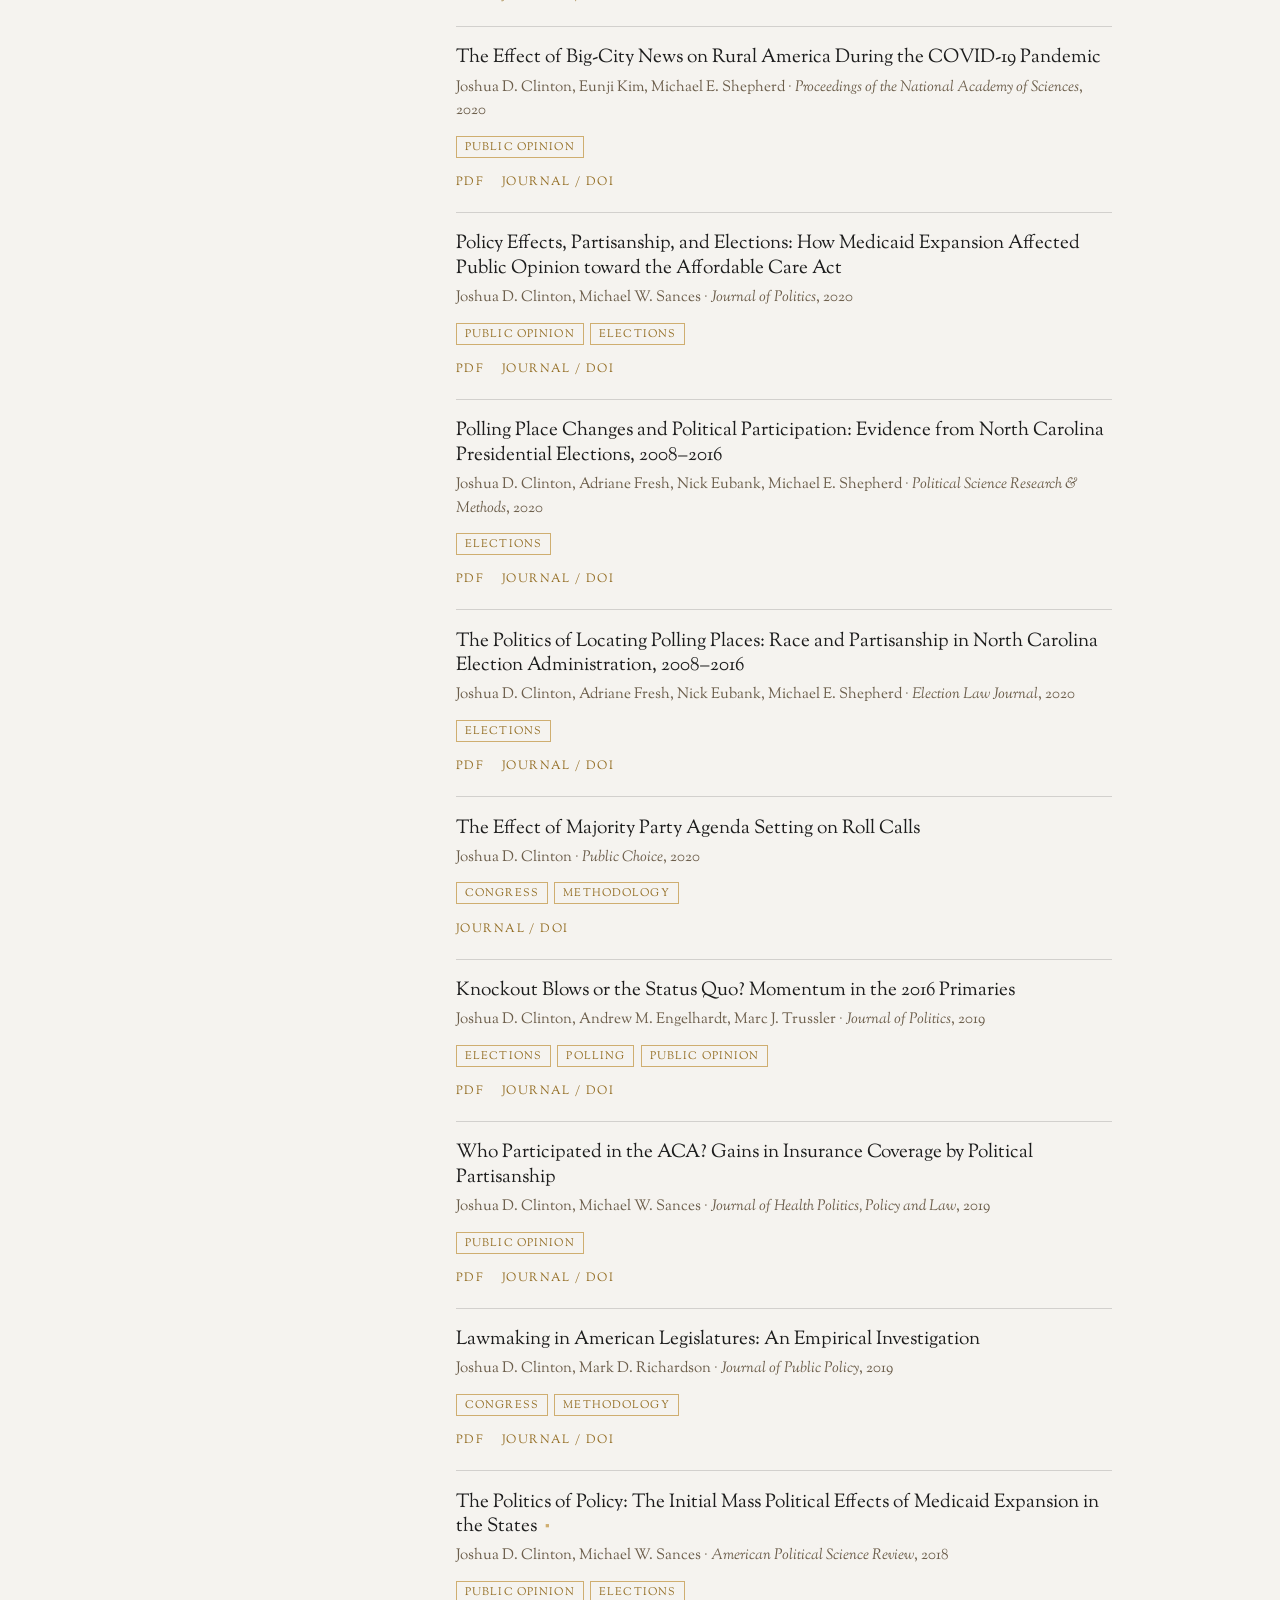
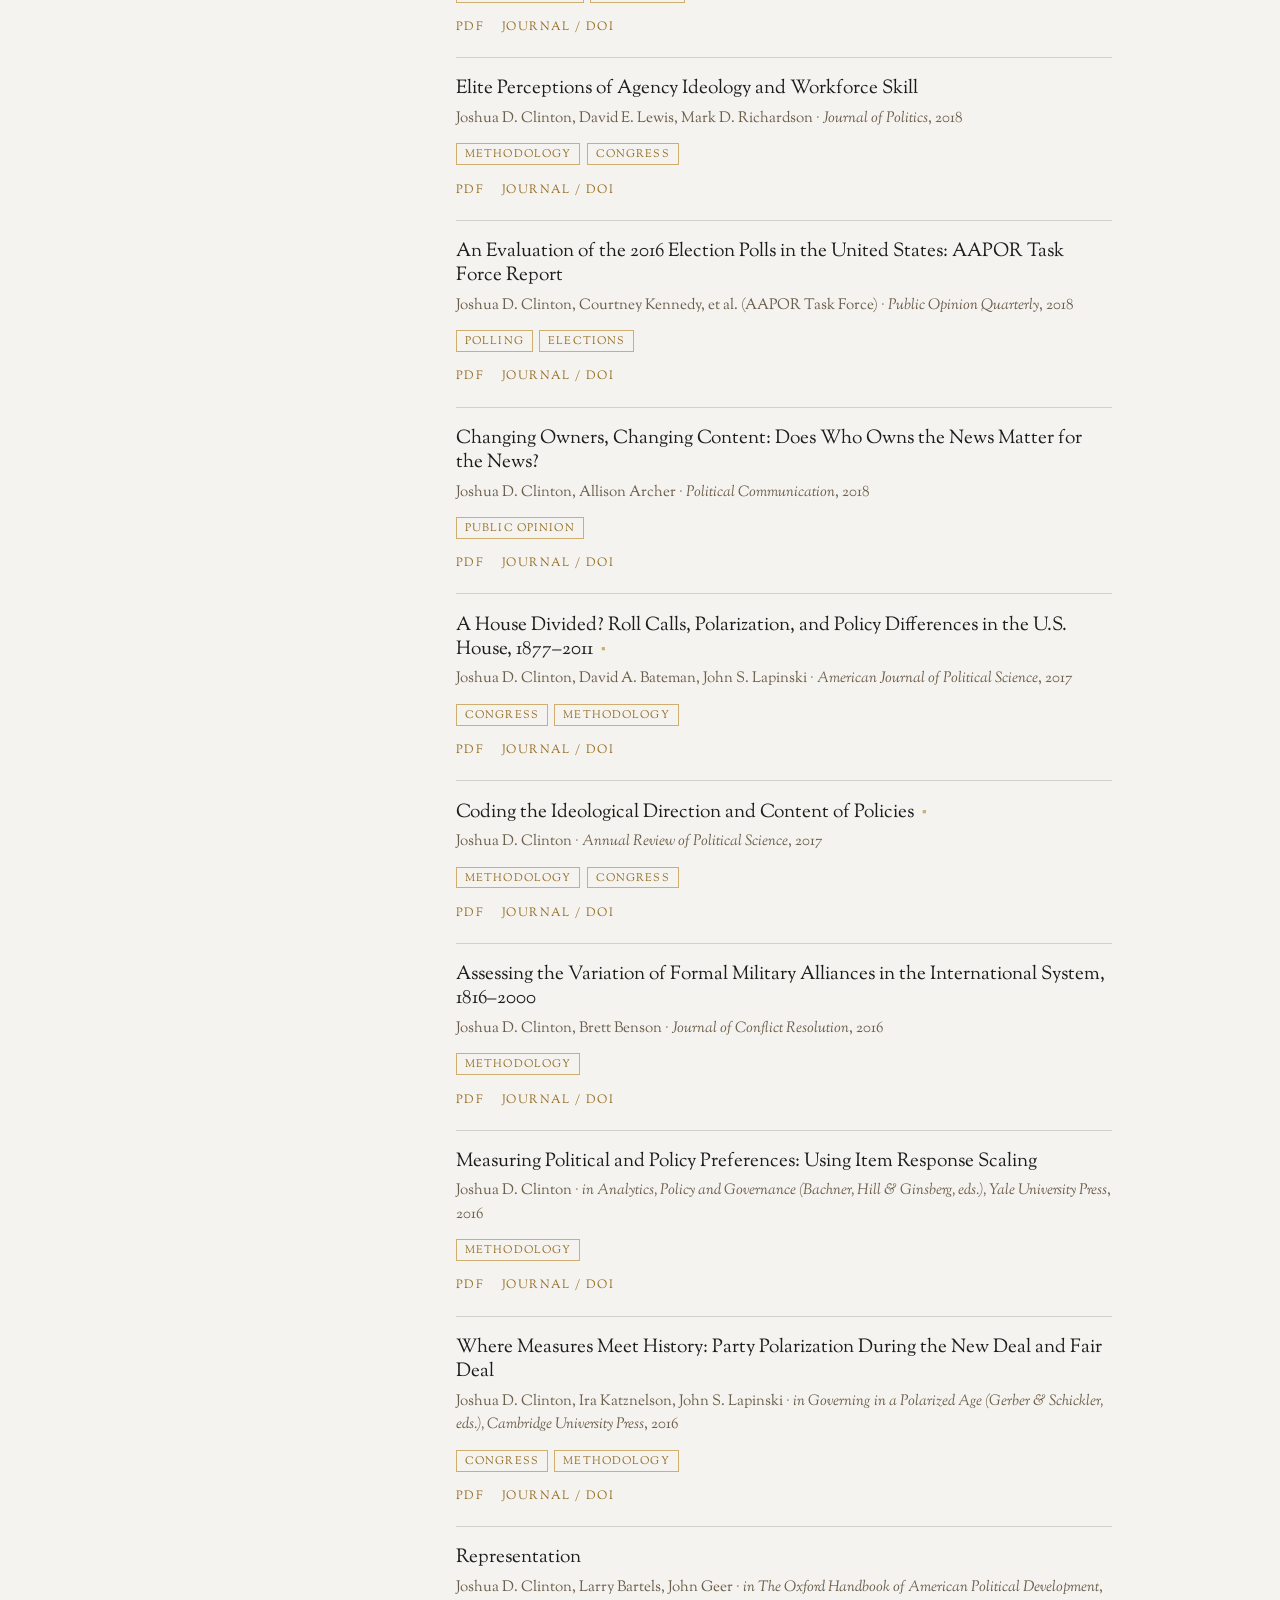
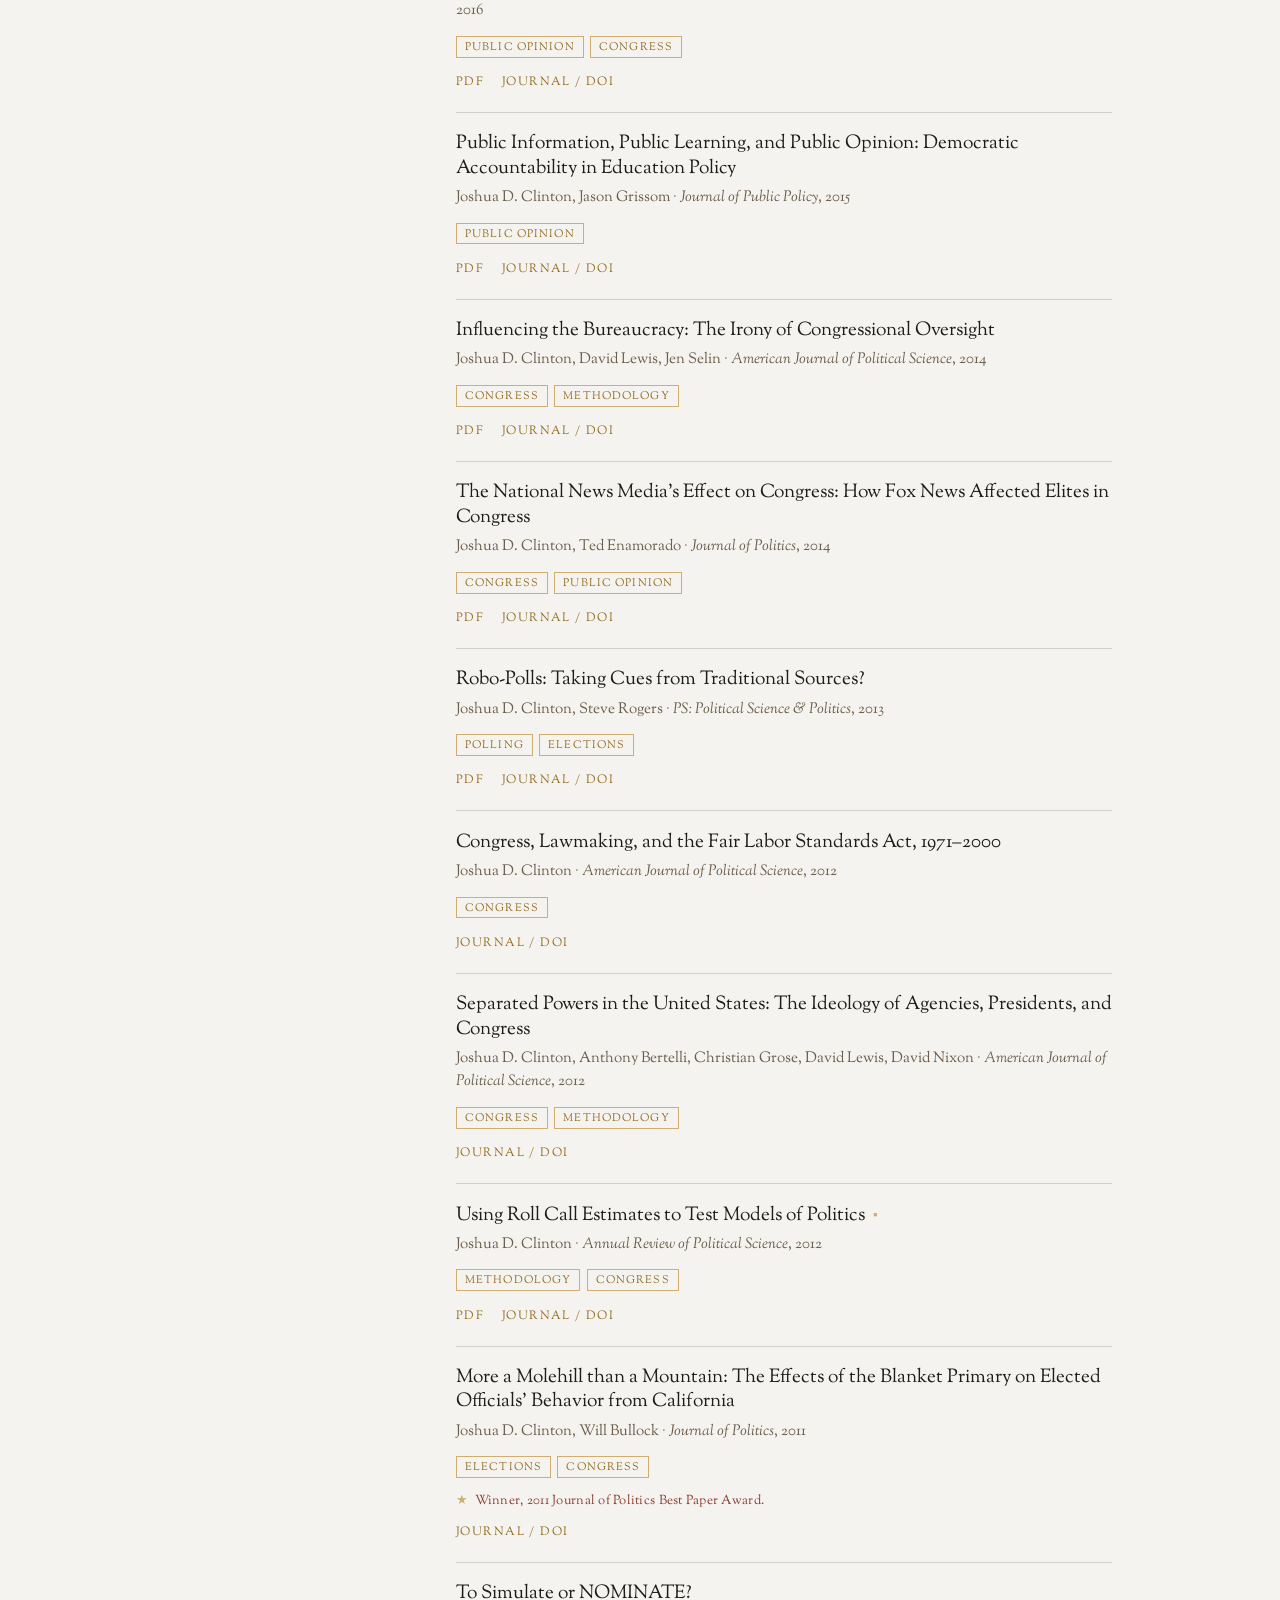
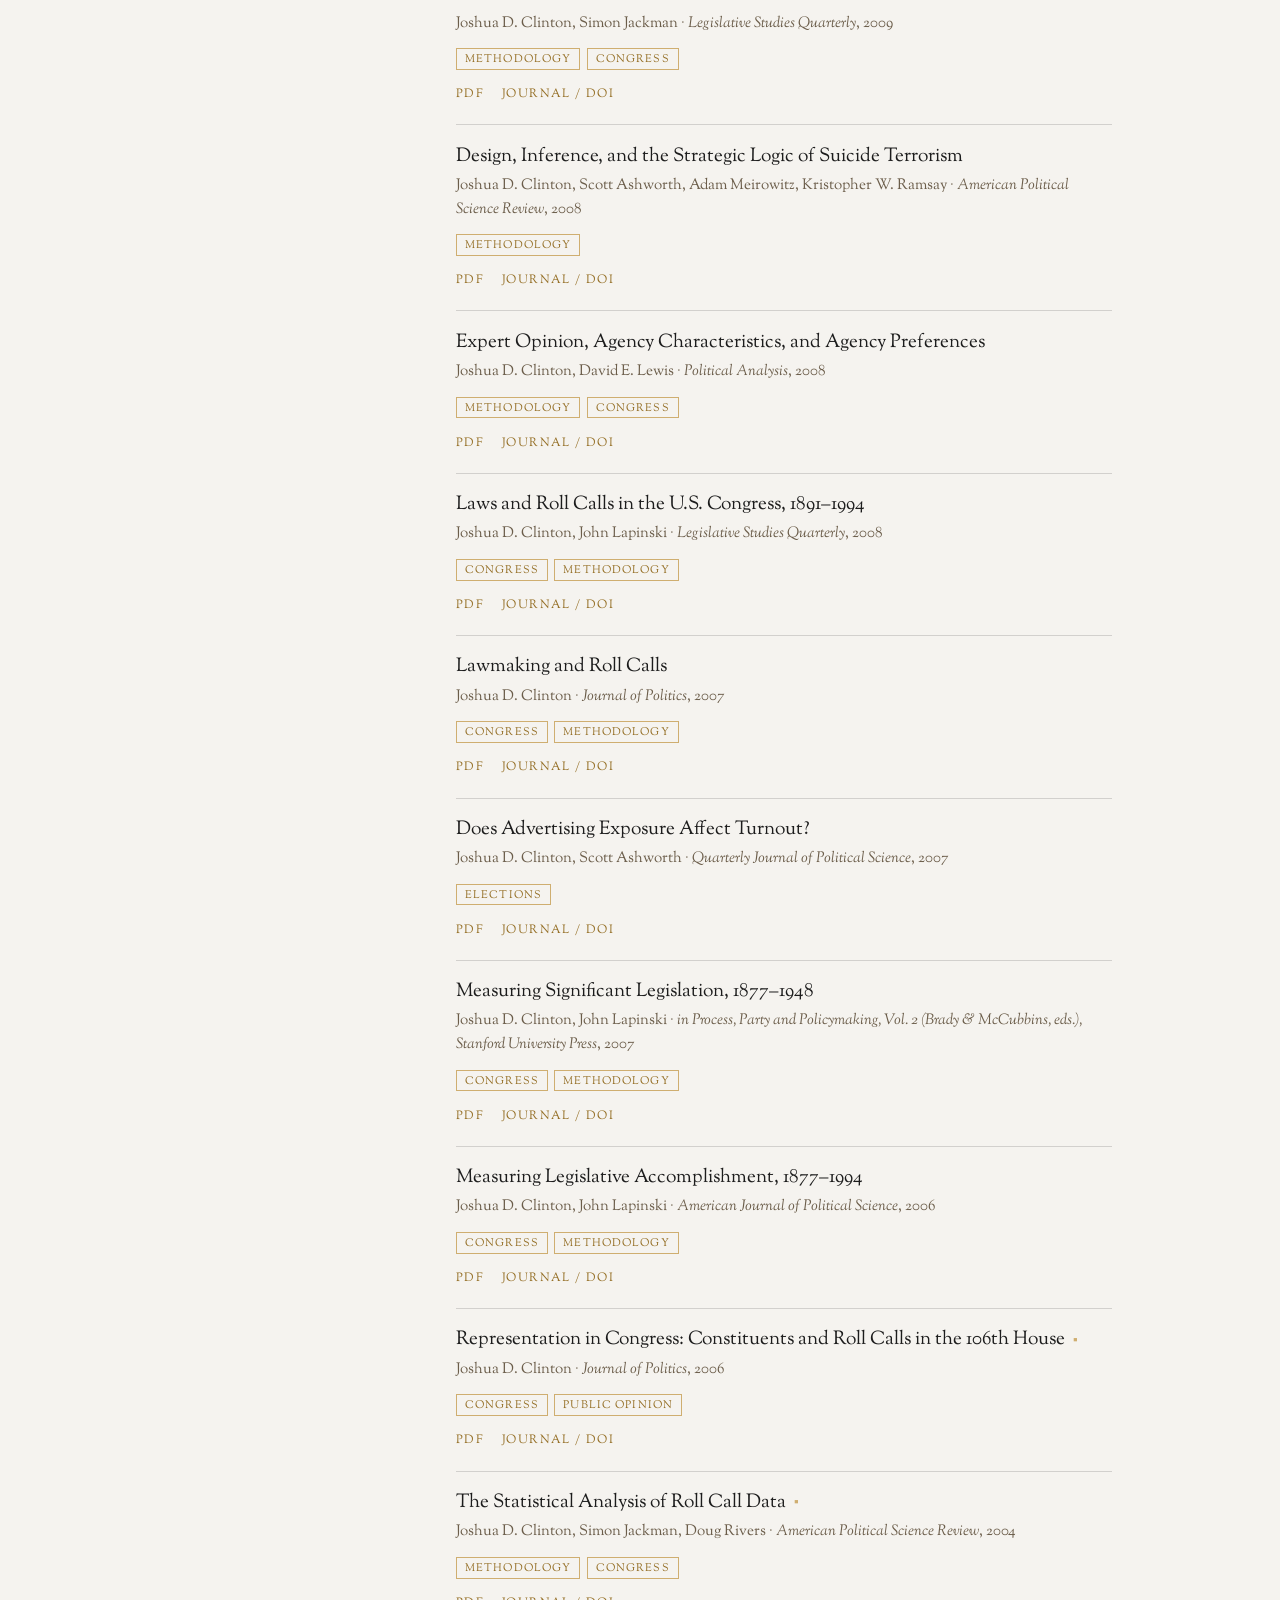
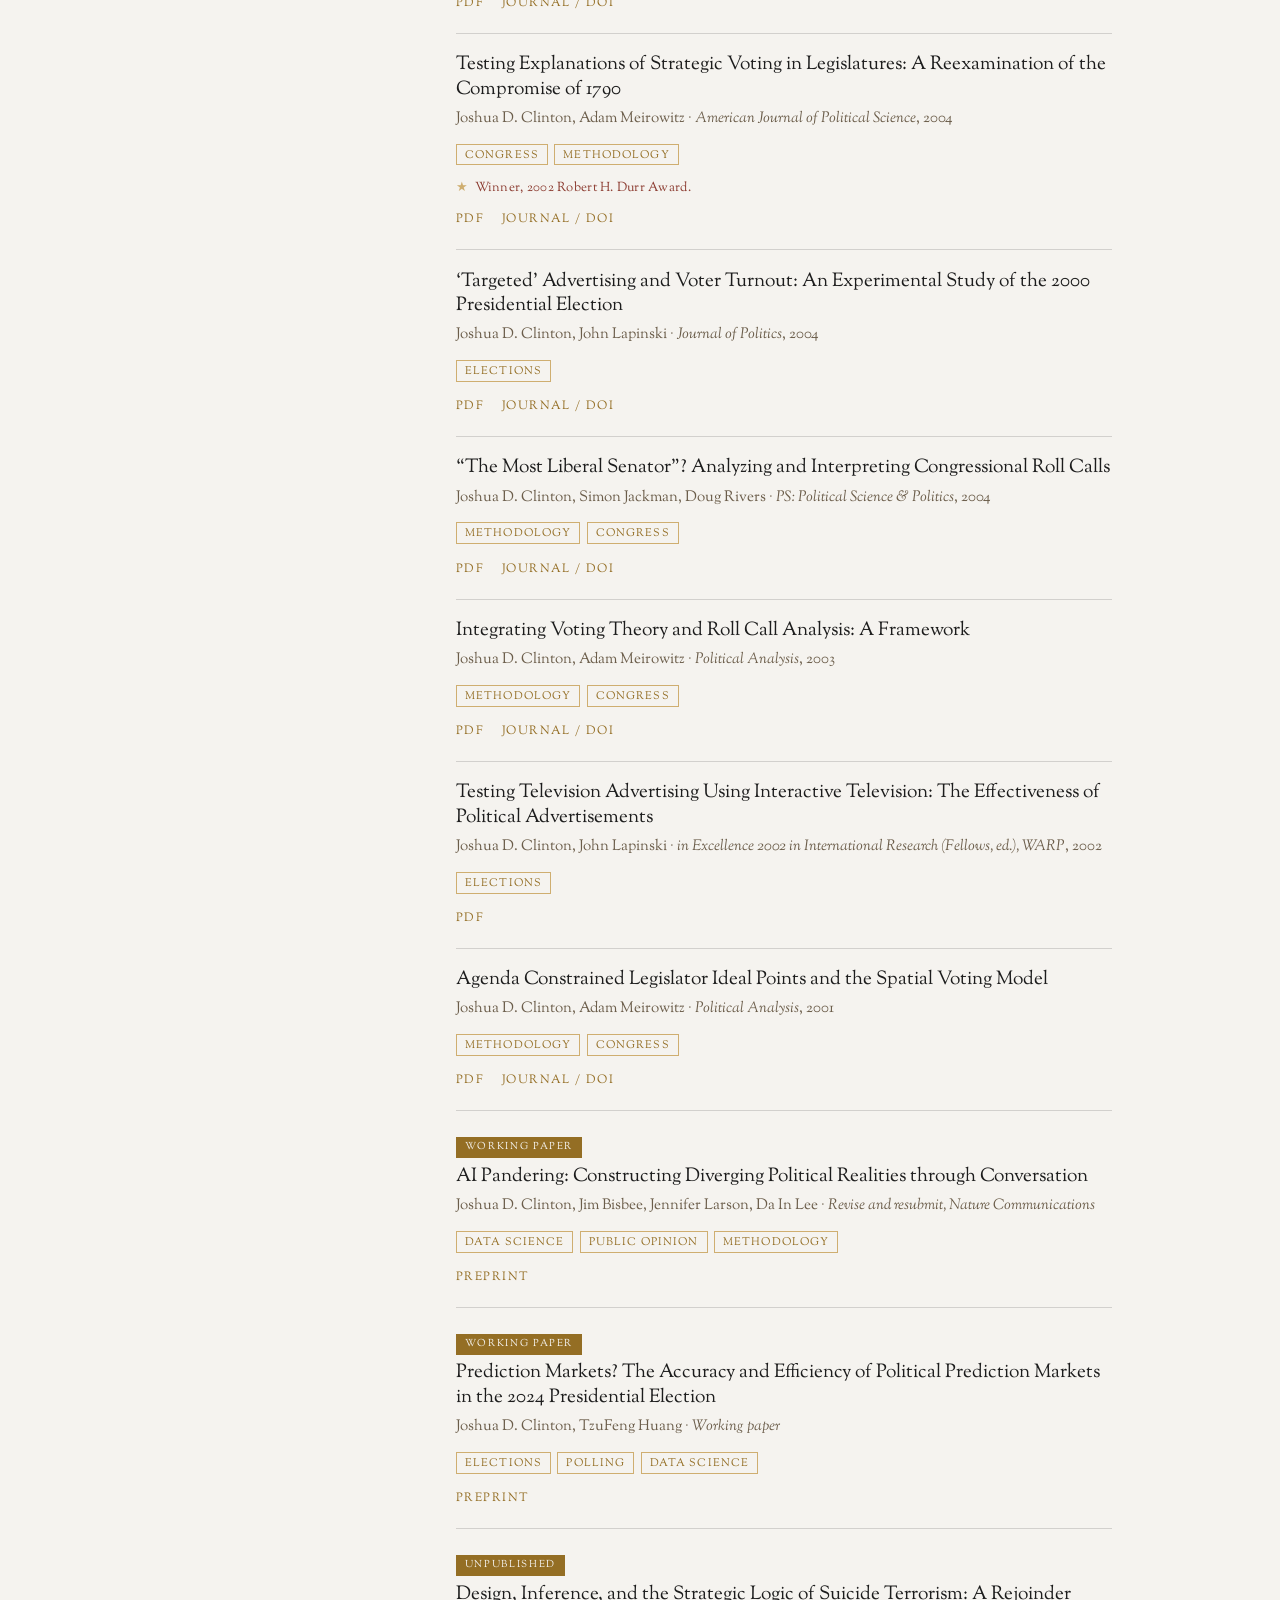
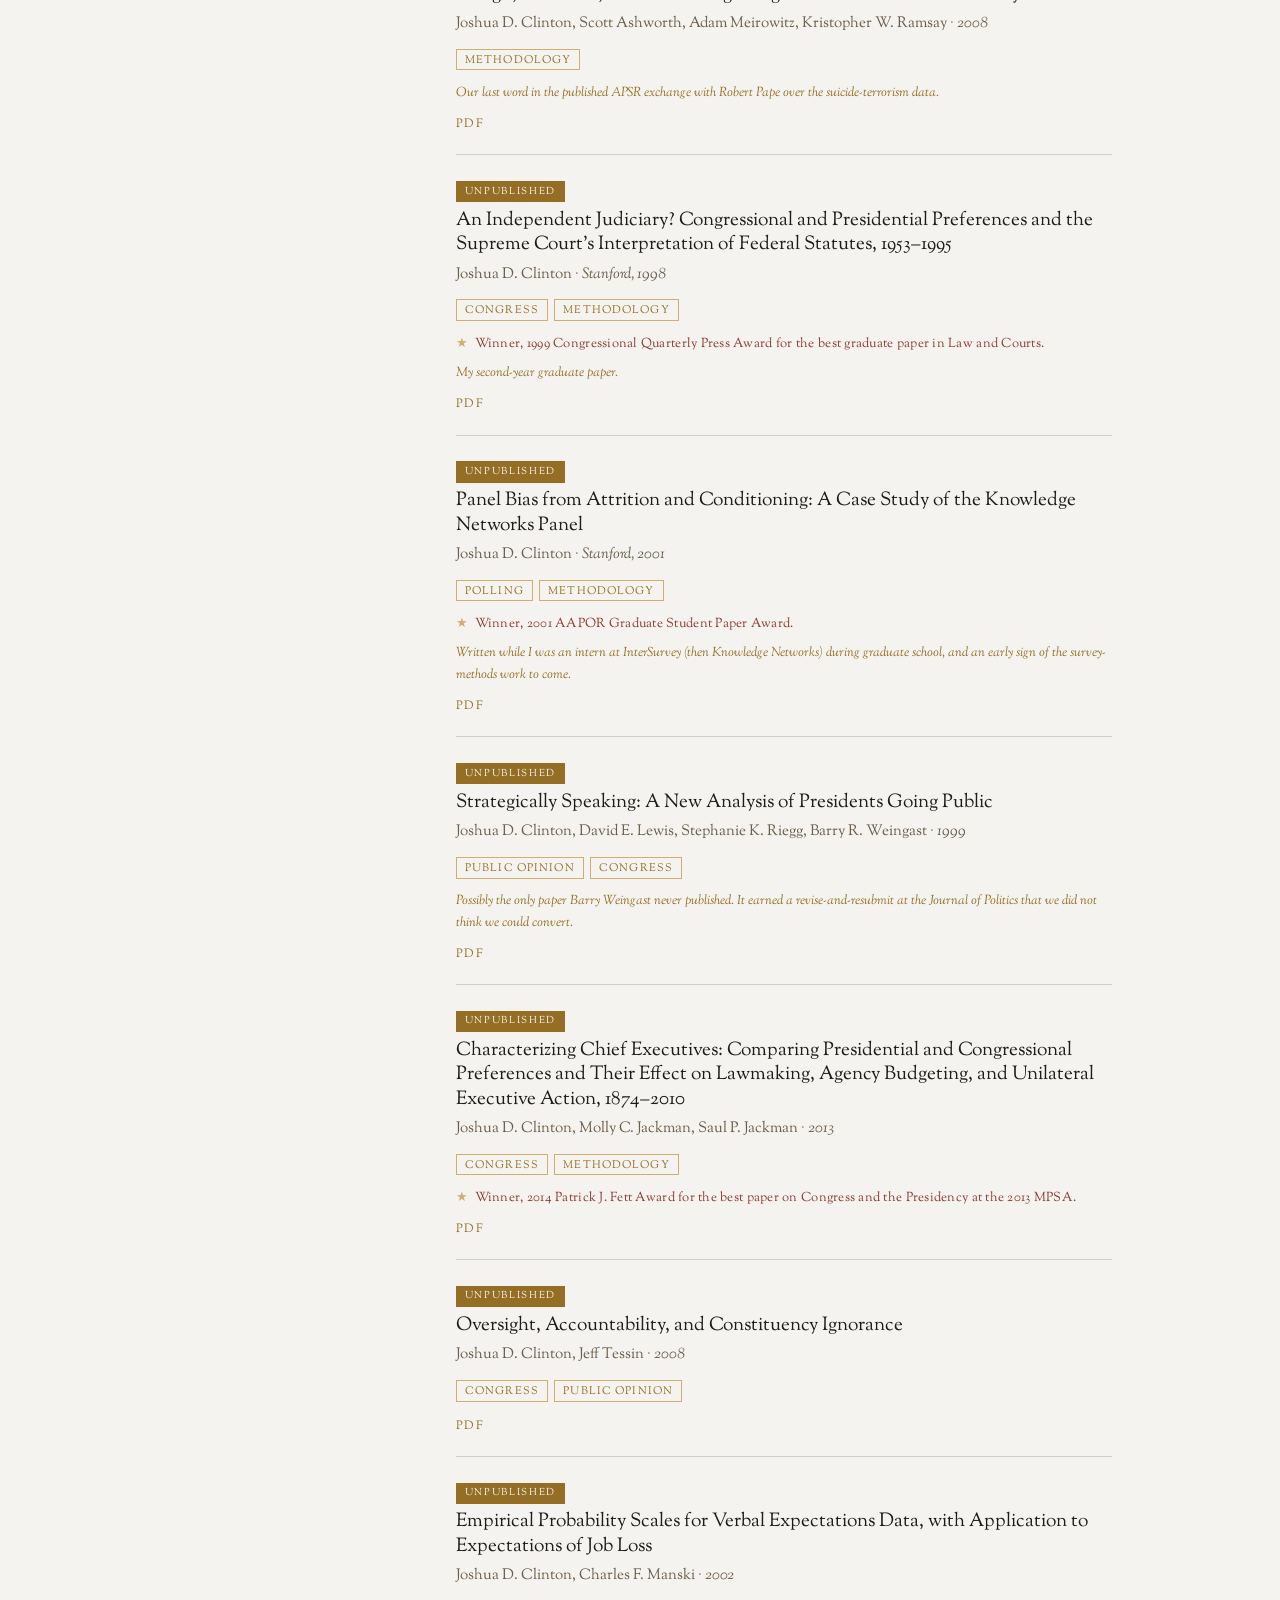
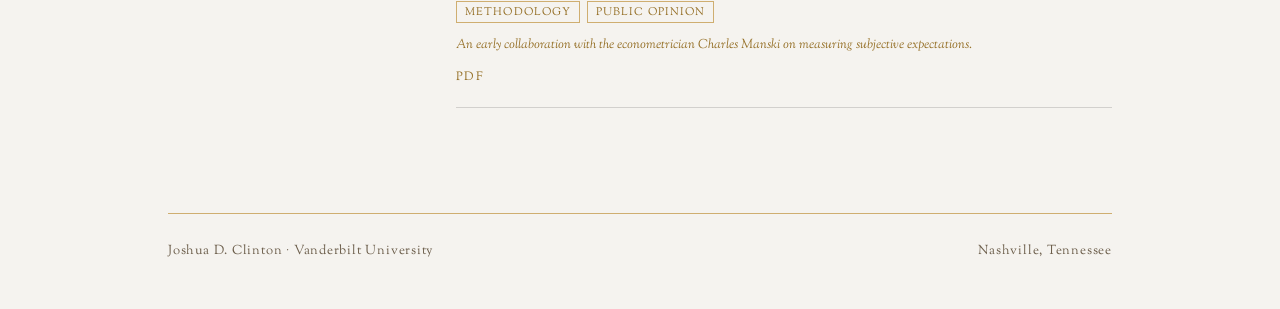
==== commit 180a7952: "Link page proofs for 'Public Opinion in the Age of AI' chapter; fix volume title, add ISBN Co-Author" ====
--- a/research.html
+++ b/research.html
@@ -164,7 +164,7 @@
     const flag = flagText ? `<span class="paper-flag">${flagText}</span>` : "";
     const meta = isWP(p)
       ? `${p.authors}${p.status ? ` · <span class="venue">${p.status}</span>` : ""}`
-      : `${p.authors} · <span class="venue">${p.venue}</span>, ${p.year}`;
+      : `${p.authors} · <span class="venue">${p.venue}</span>, ${p.year}${p.isbn ? ` · ISBN ${p.isbn}` : ""}`;
     return `<article class="paper ${p.featured ? "is-featured" : ""}">
       ${flag}
       ${titleEl}
--- a/styles.css
+++ b/styles.css
@@ -424,6 +424,36 @@
 .prose-page { padding: 2.6rem 0; max-width: 46rem; }
 .prose-page p { max-width: var(--measure); margin: 0 0 1.1rem; }
 
+/* image + text in aligned columns, alternating sides (no text wrapping under images) */
+.life-row {
+  display: grid;
+  grid-template-columns: 15rem 1fr;
+  gap: 2.4rem;
+  align-items: start;
+  margin: 0 0 2.6rem;
+}
+.life-row.reverse { grid-template-columns: 1fr 15rem; }
+.life-row.big-img { grid-template-columns: 20rem 1fr; }
+.life-row.big-img.reverse { grid-template-columns: 1fr 20rem; }
+.life-row.reverse .life-img  { grid-column: 2; grid-row: 1; }
+.life-row.reverse .life-text { grid-column: 1; grid-row: 1; }
+.life-img { margin: 0; }
+.life-img .frame { border: 1px solid var(--oak); padding: 6px; background: #fff; }
+.life-img img { display: block; width: 100%; }
+.life-img figcaption {
+  color: var(--meta); font-style: italic; font-size: 0.82rem;
+  margin-top: 0.5rem; line-height: 1.45;
+}
+.life-text p { margin: 0 0 1.1rem; }
+.life-text p:last-child { margin-bottom: 0; }
+.life-close { max-width: var(--measure); margin: 0; }
+
+@media (max-width: 760px) {
+  .life-row, .life-row.reverse, .life-row.big-img, .life-row.big-img.reverse { grid-template-columns: 1fr; gap: 1.2rem; }
+  .life-row.reverse .life-img, .life-row.reverse .life-text { grid-column: auto; grid-row: auto; }
+  .life-img { max-width: 15rem; }
+}
+
 .art-figure { margin: 2.2rem 0; max-width: 40rem; }
 .art-figure .frame { border: 1px solid var(--oak); padding: 6px; background: var(--ground); }
 .art-figure img { display: block; width: 100%; }
@@ -499,13 +529,15 @@
   .research-grid { grid-template-columns: 1fr; gap: 1.4rem; }
   .topics { position: static; }
   .topics .topic-list {
-    display: flex; gap: 0.4rem; overflow-x: auto; padding-bottom: 0.5rem;
+    display: flex; flex-wrap: wrap; gap: 0.3rem 1.1rem; padding-bottom: 0.6rem;
     border-bottom: 1px solid var(--rule-ink);
   }
   .topic {
-    flex: none; border-left: 0; border-bottom: 3px solid transparent;
-    padding: 0.4rem 0.6rem; white-space: nowrap;
+    flex: none; width: auto; gap: 0.45rem; margin: 0;
+    border-left: 0; border-bottom: 2px solid transparent;
+    padding: 0.3rem 0; white-space: nowrap;
   }
+  .topic--working { border-bottom: 2px solid transparent; }  /* drop the desktop separator on phones */
   .topic:hover, .topic.active { border-left: 0; }
   .topic.active { border-bottom-color: var(--oxblood); }
   .topic:hover { border-bottom-color: var(--gold); }
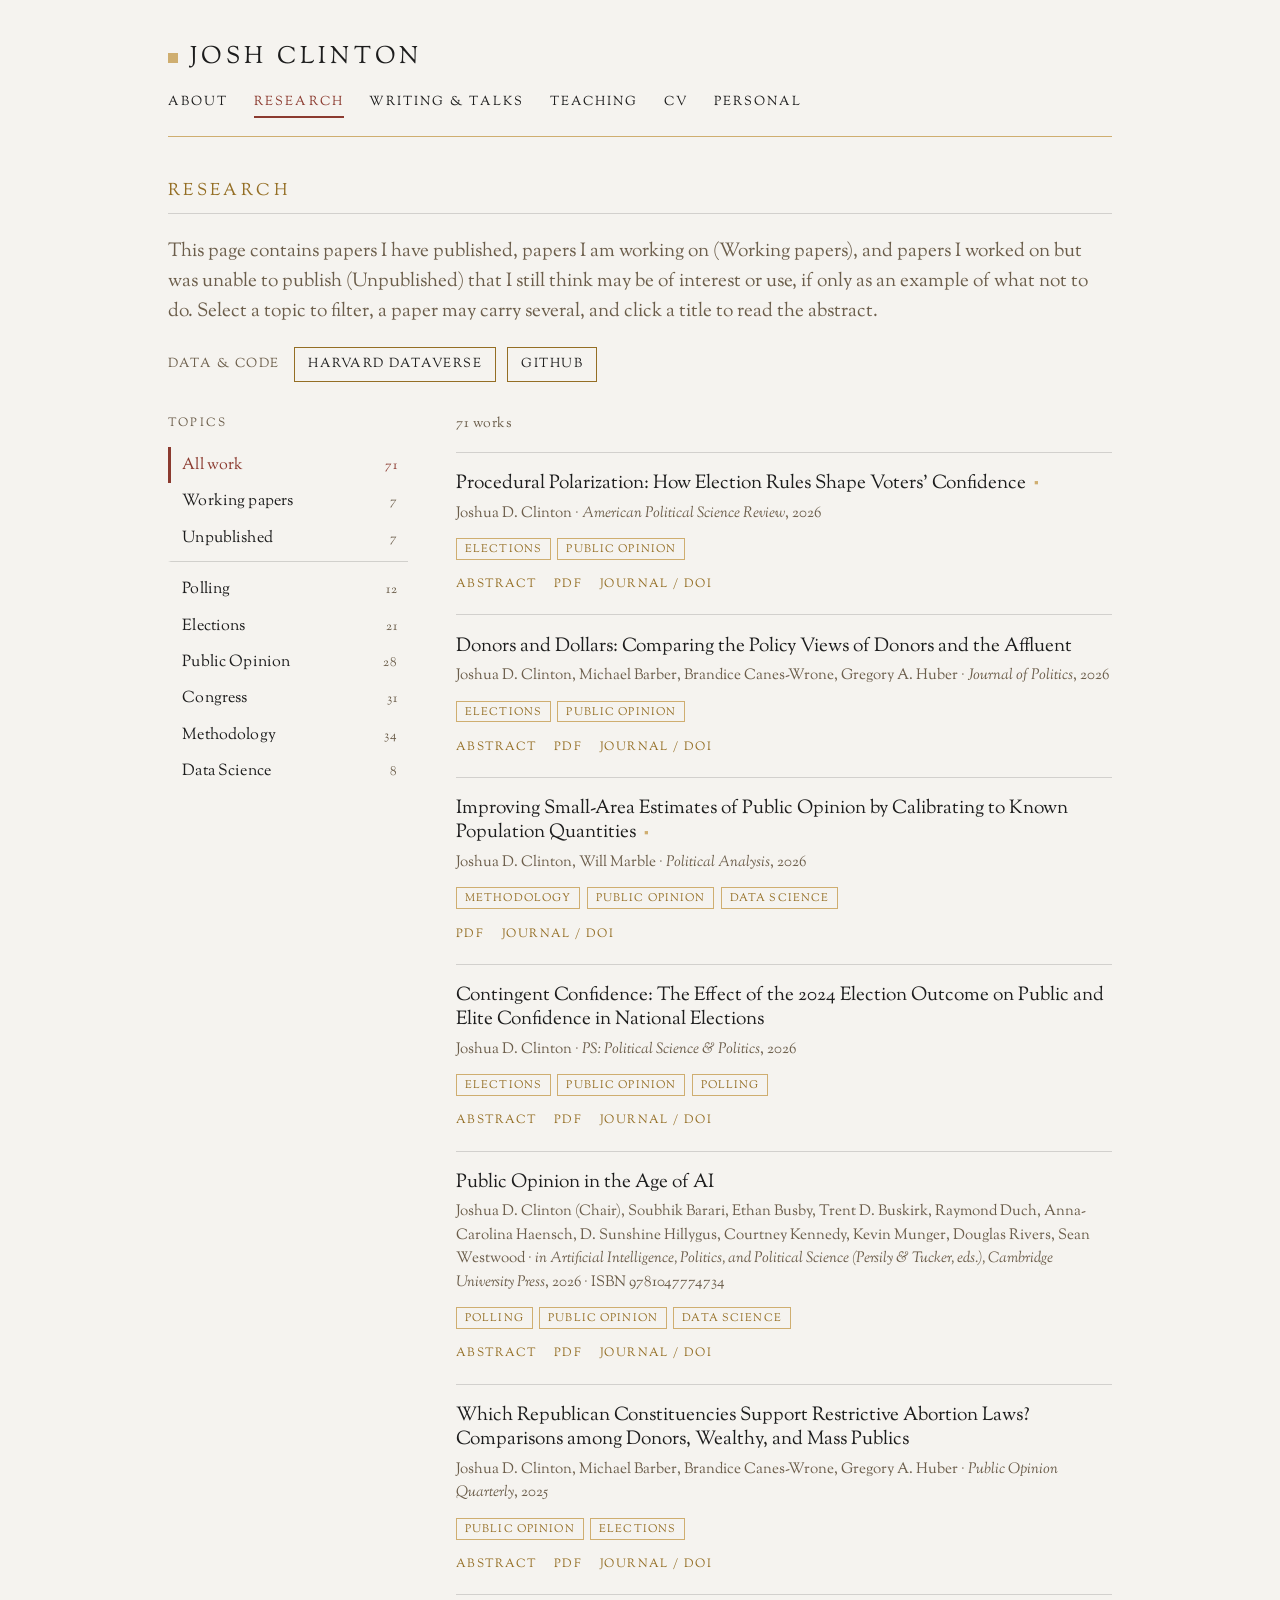
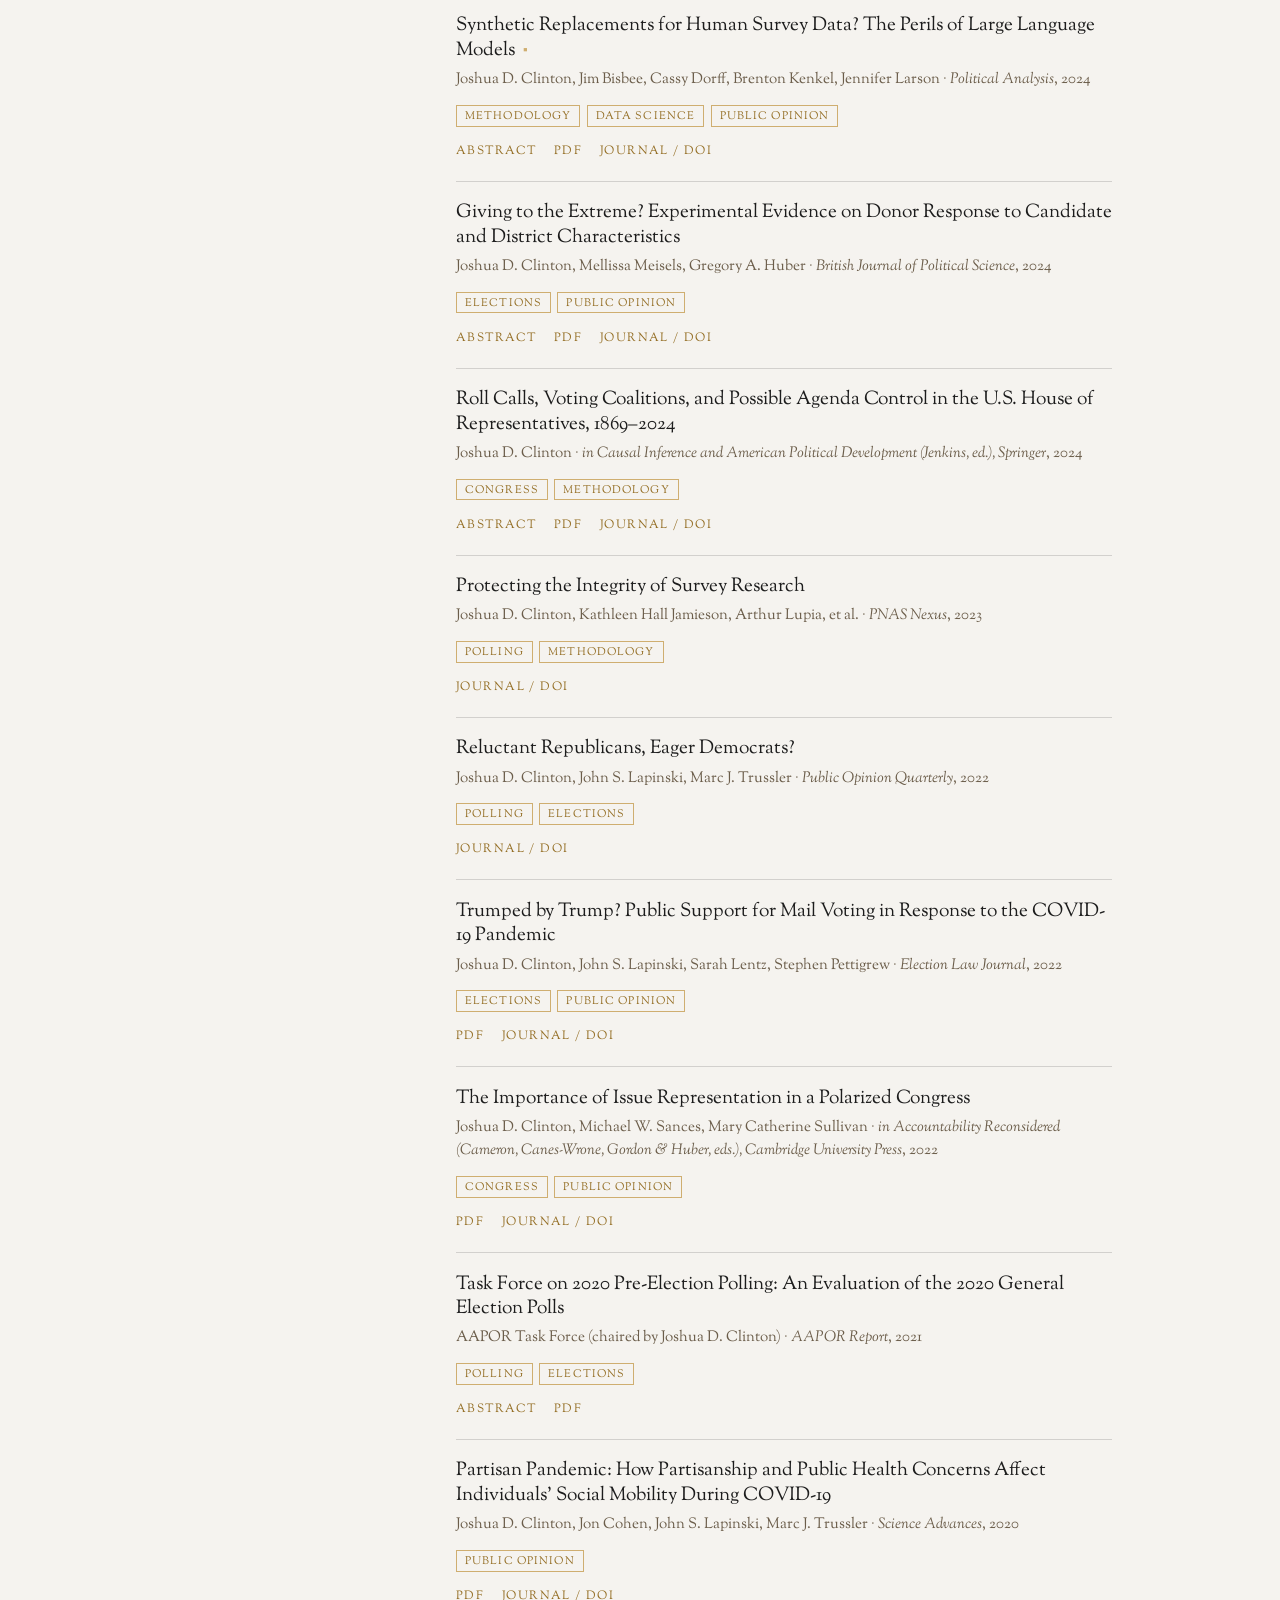
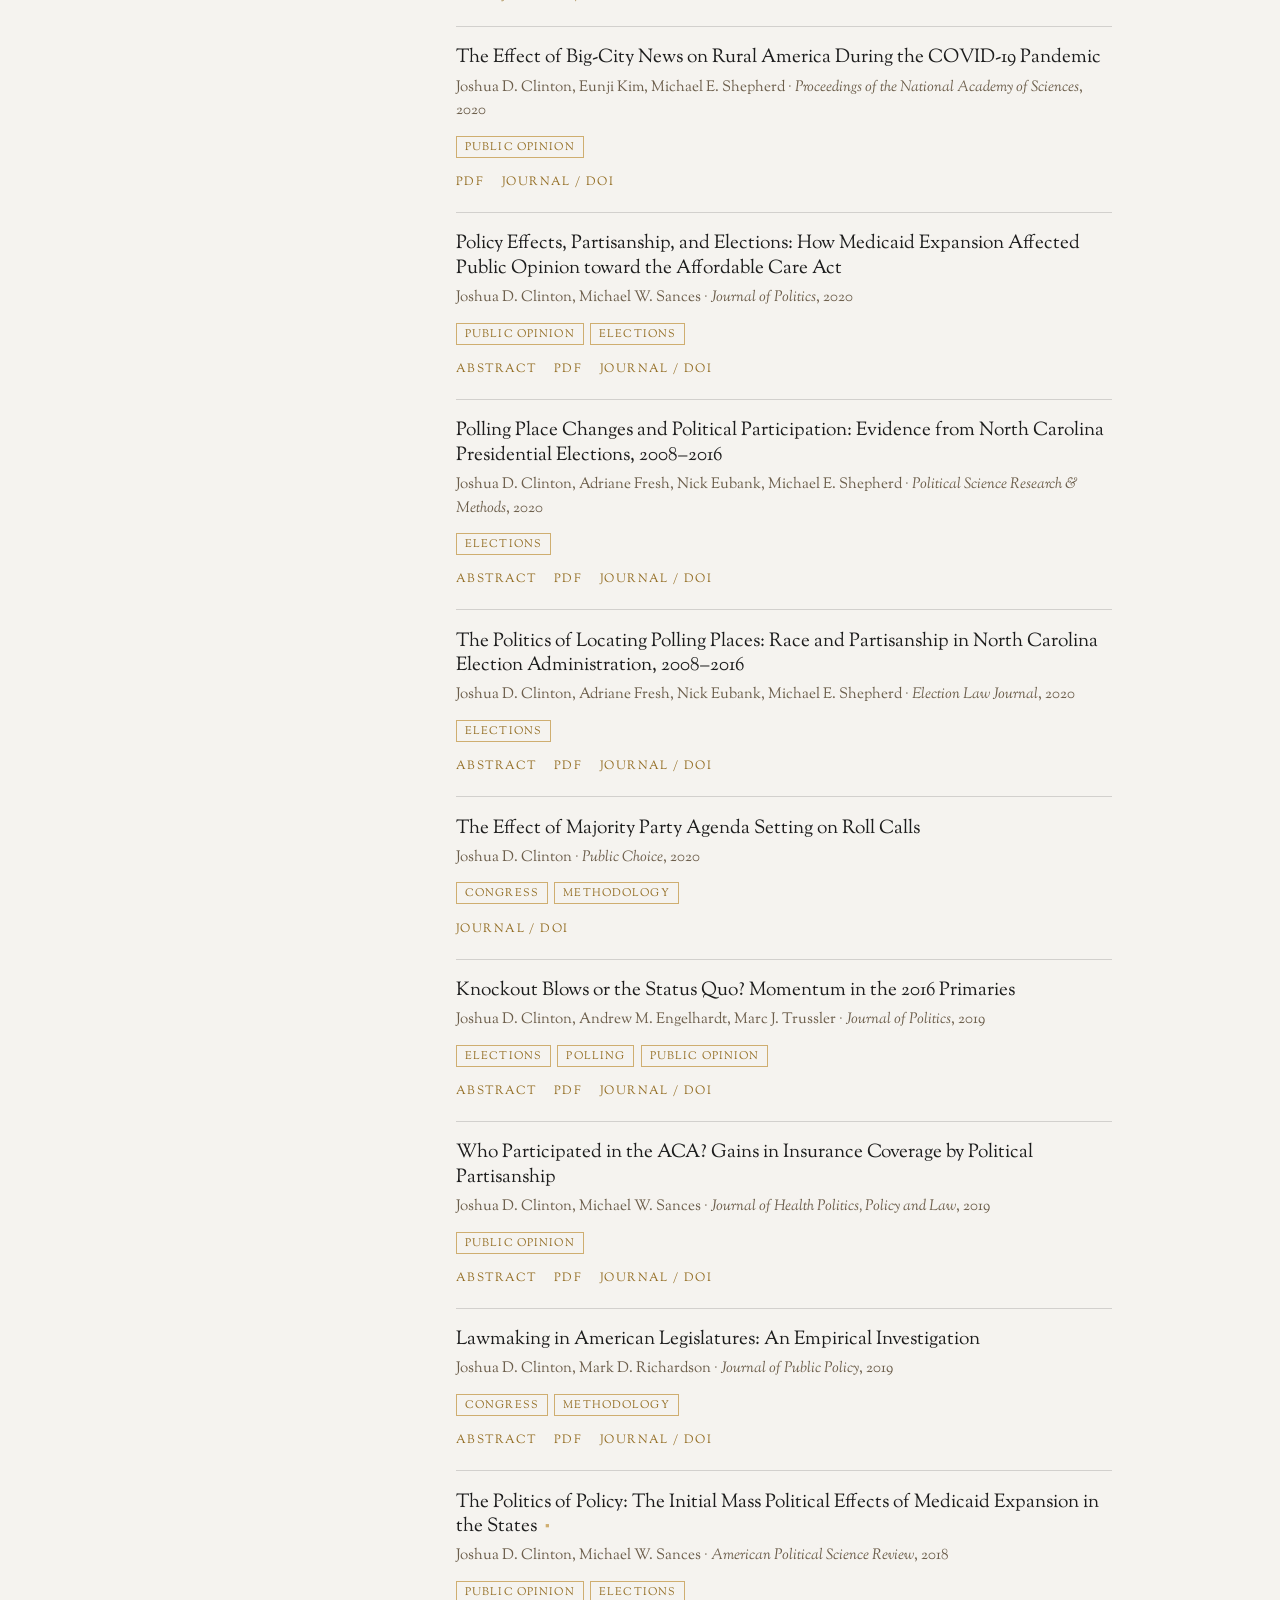
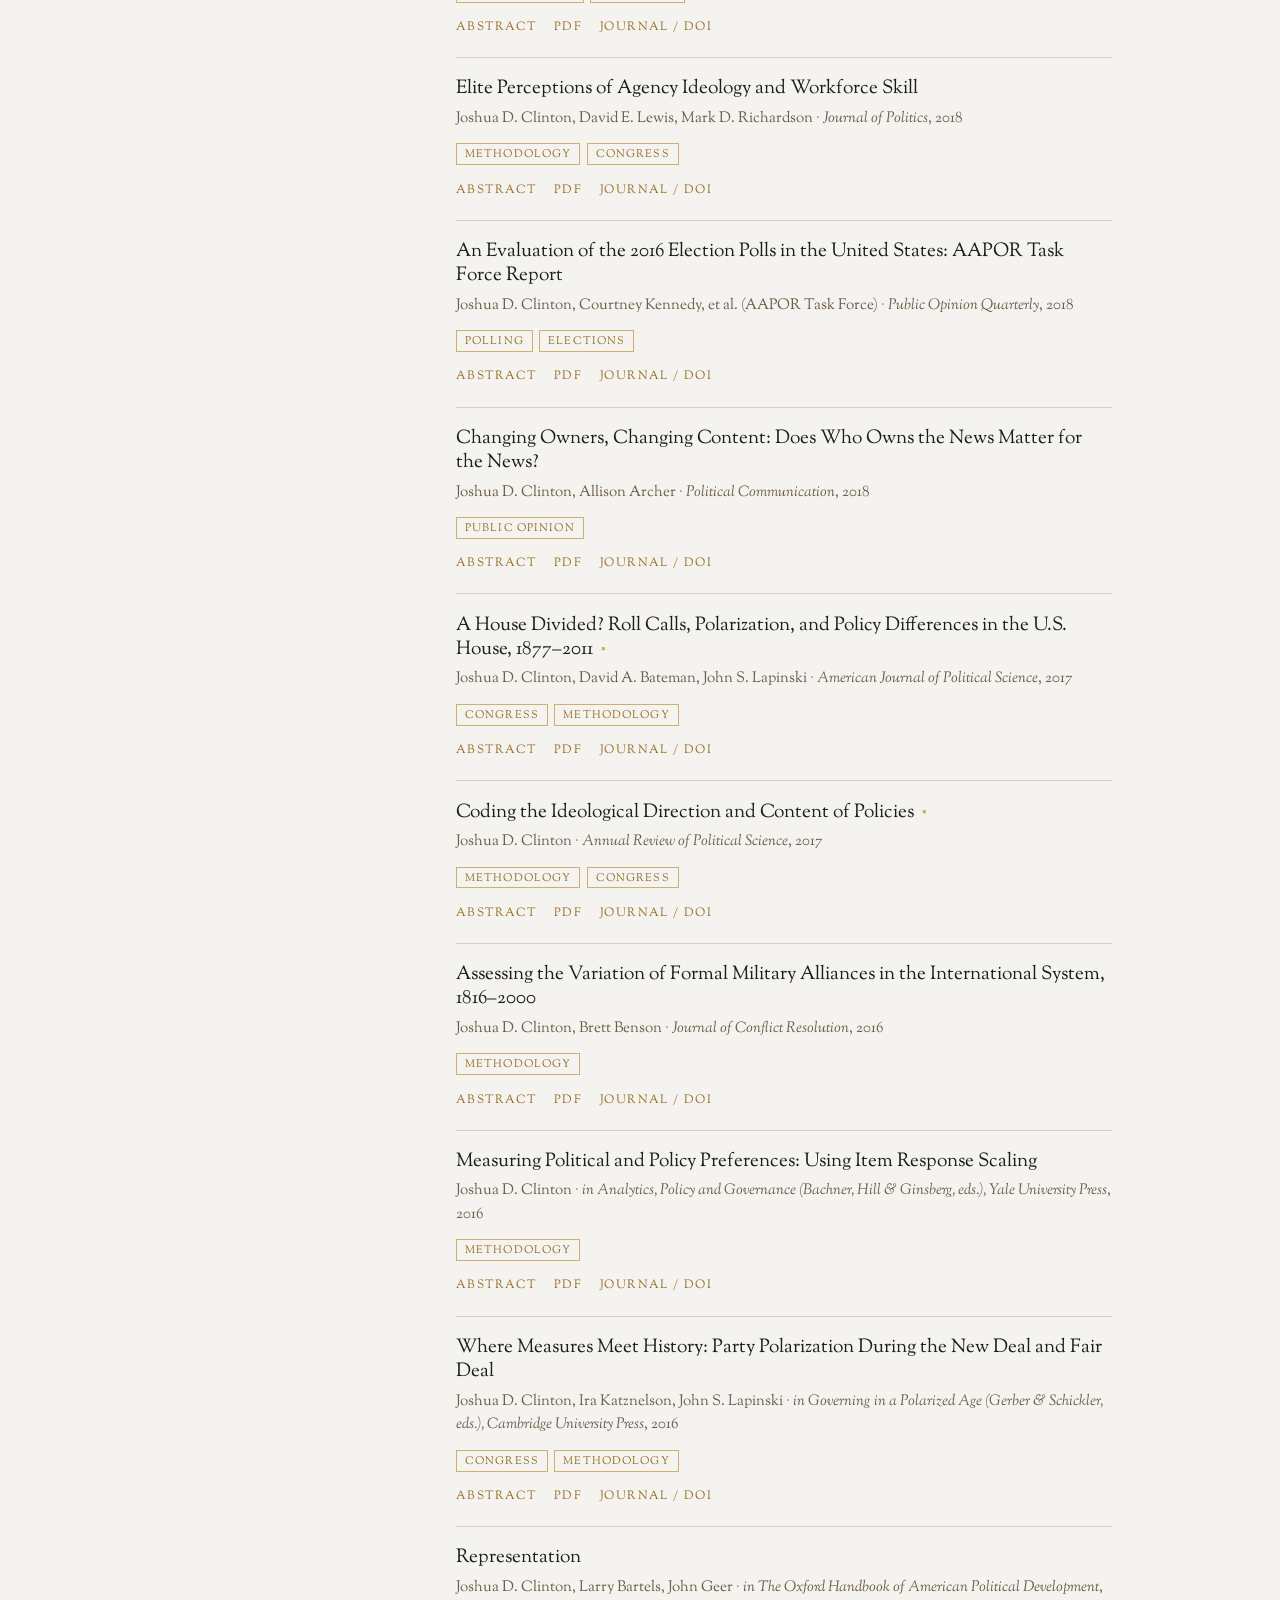
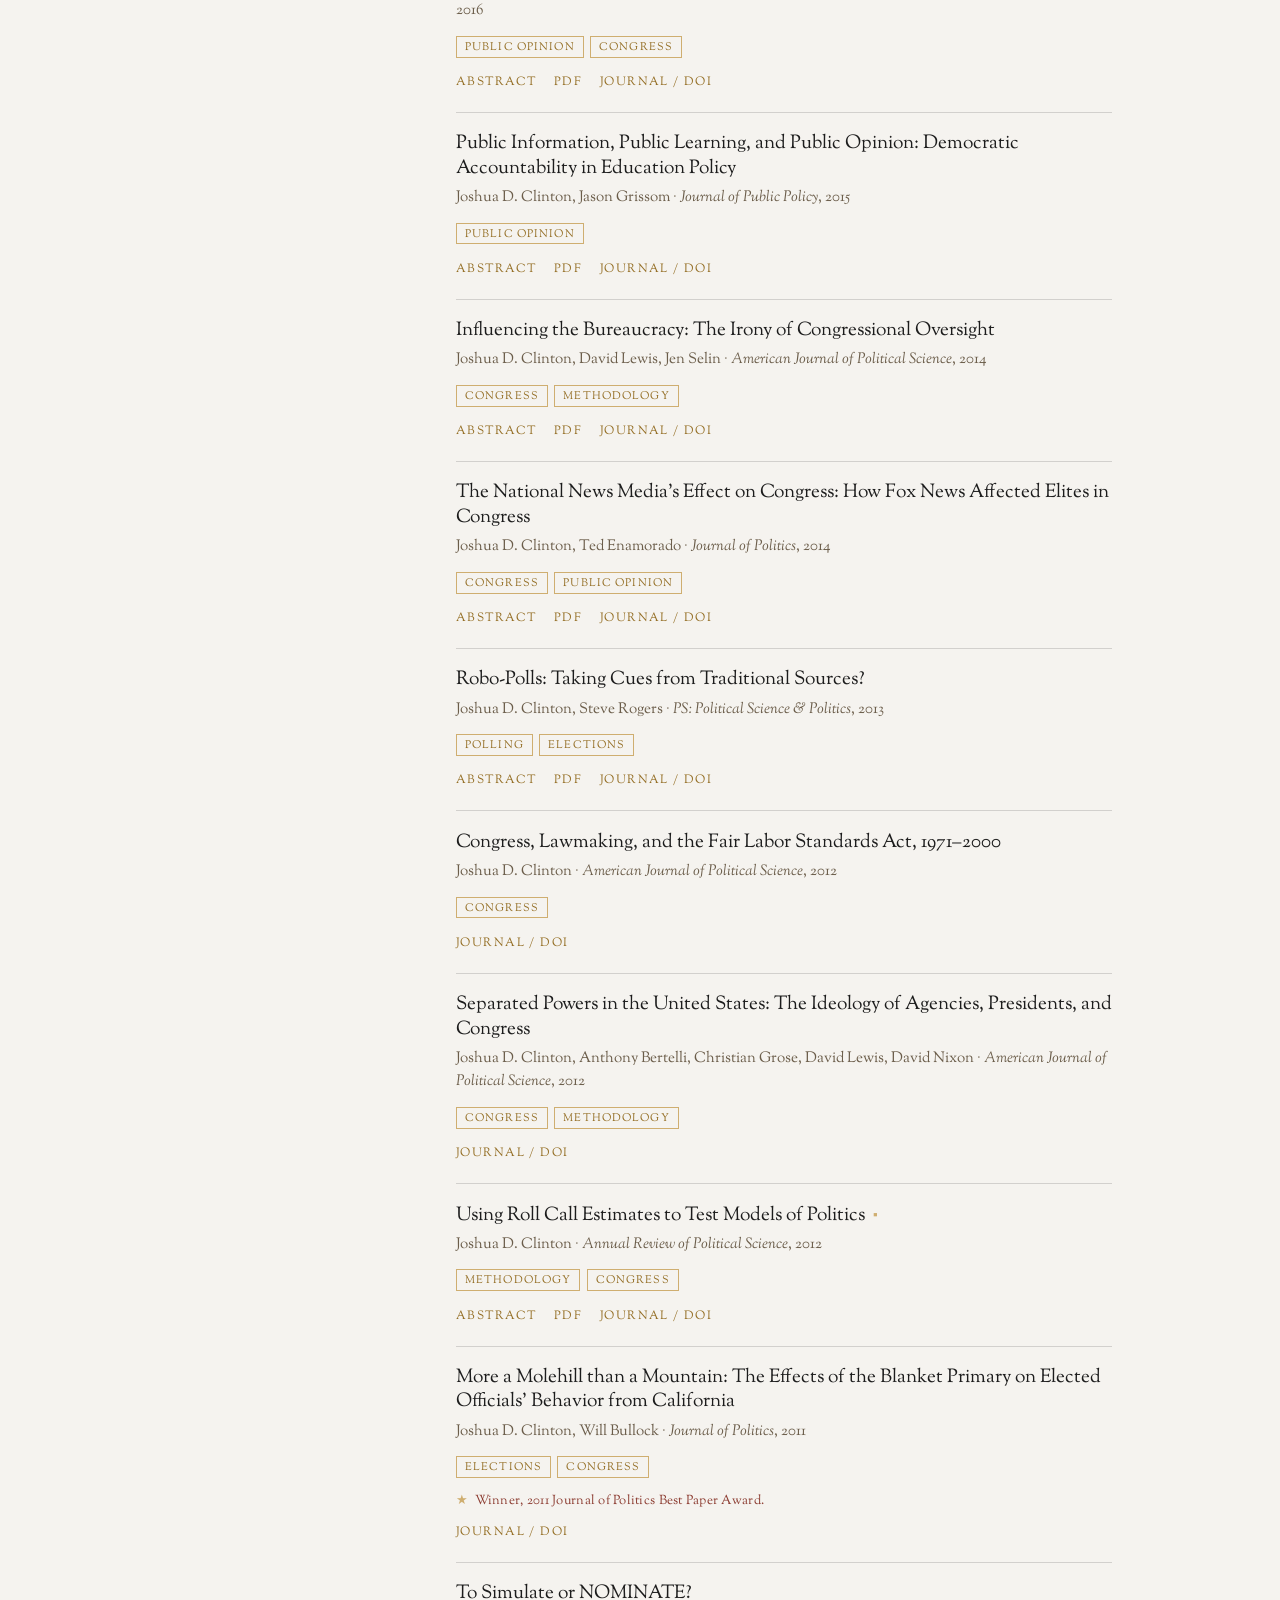
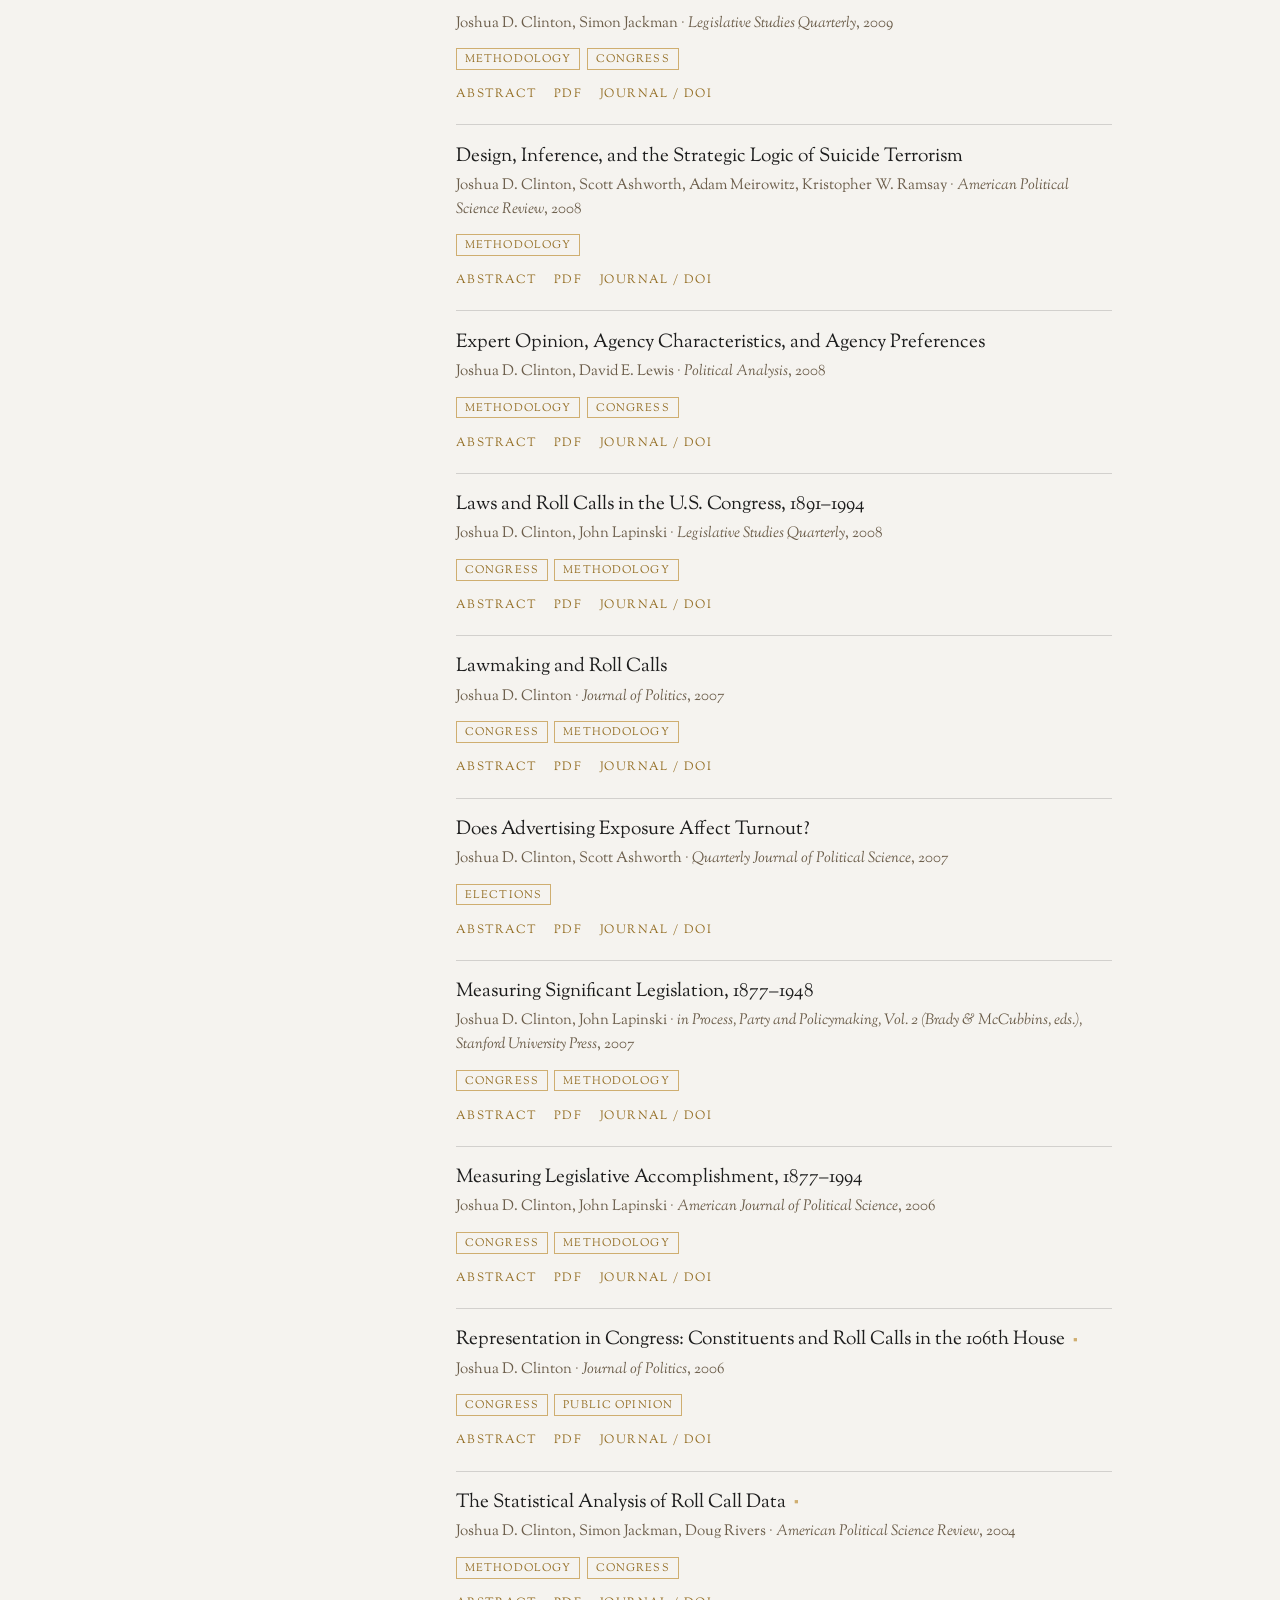
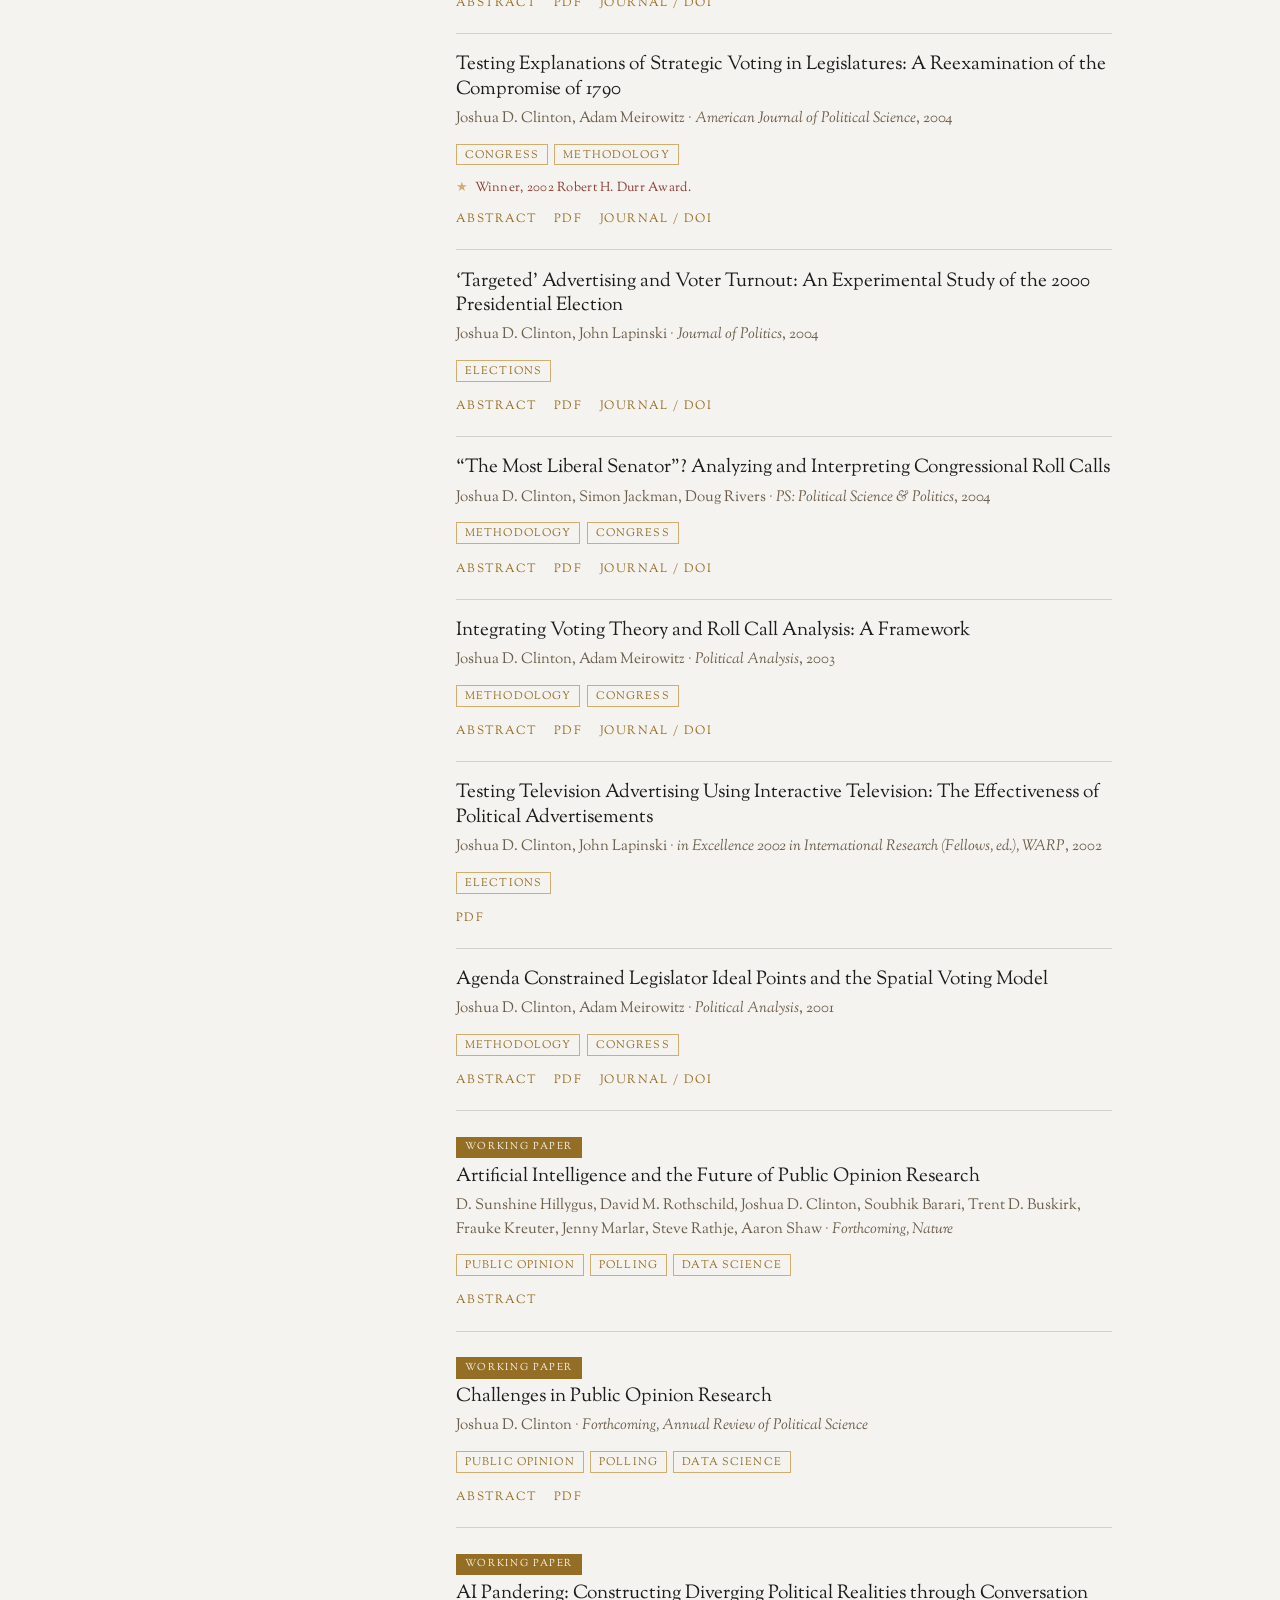
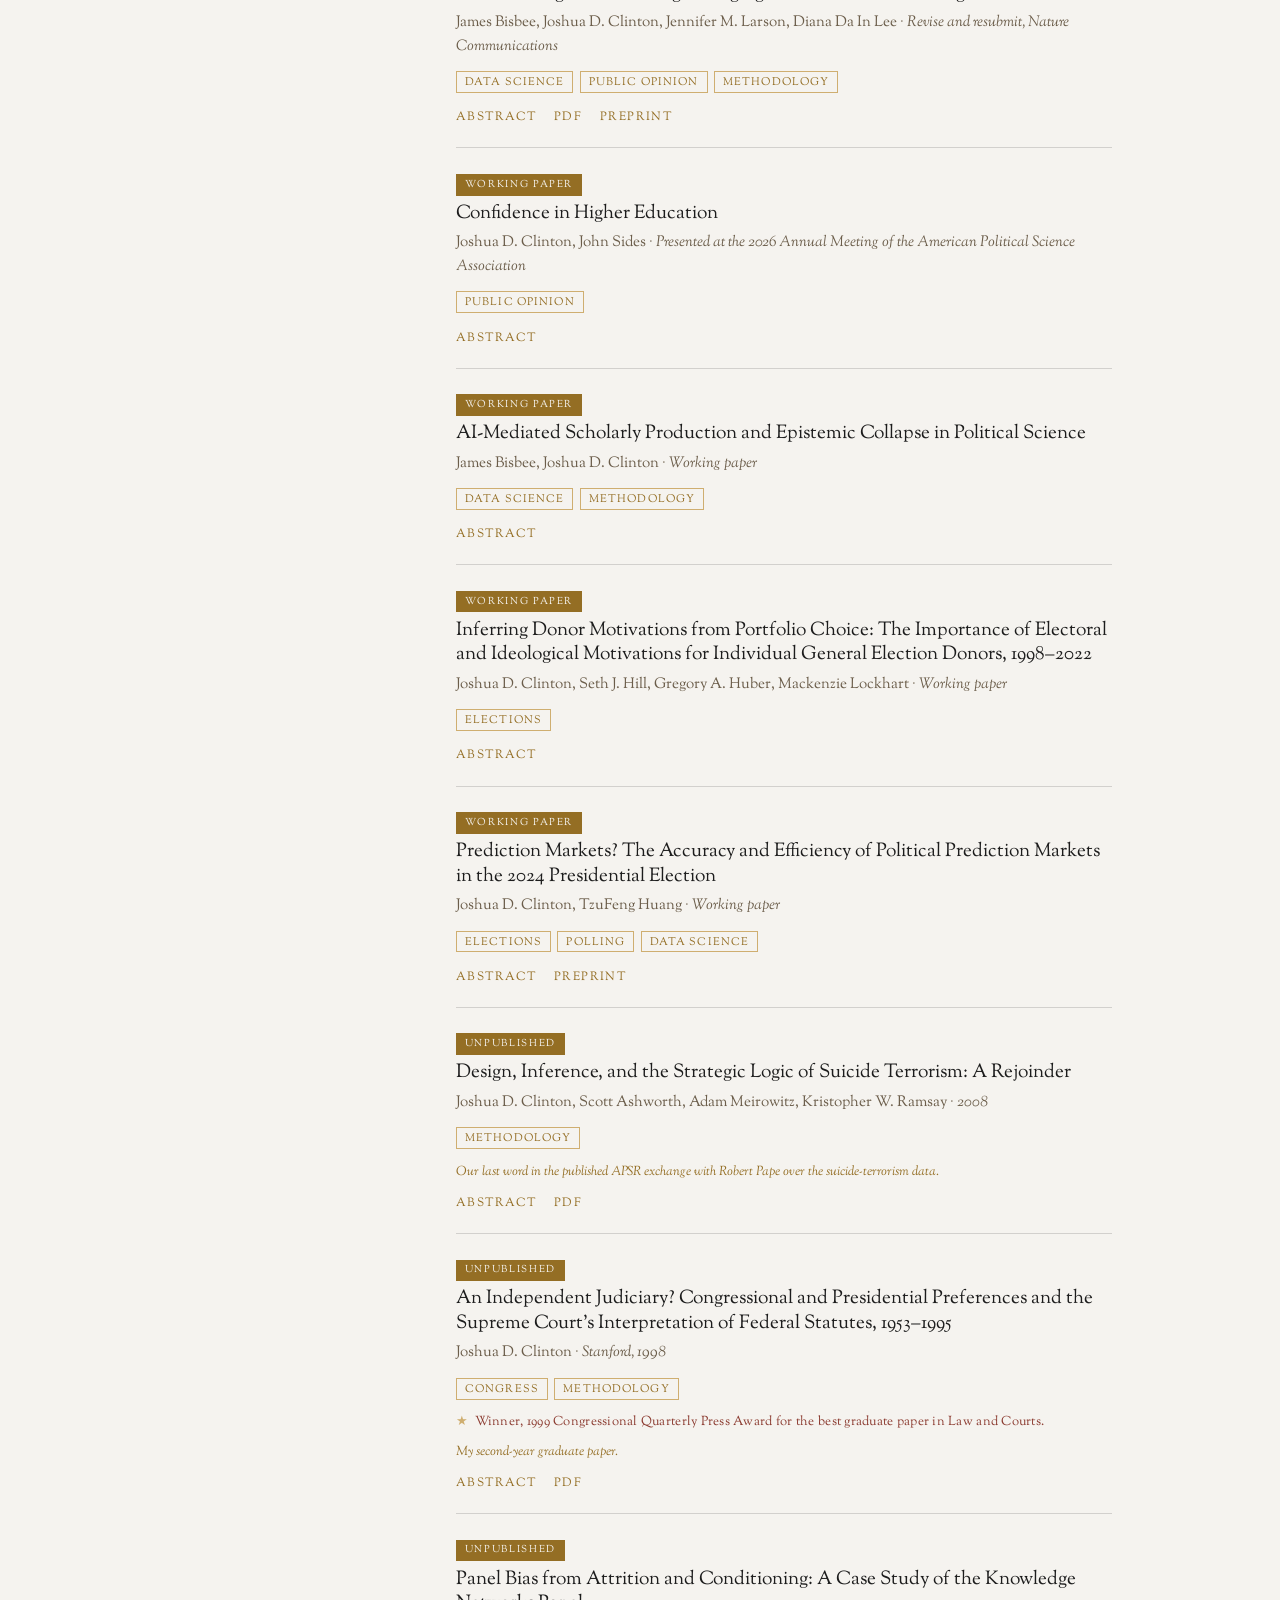
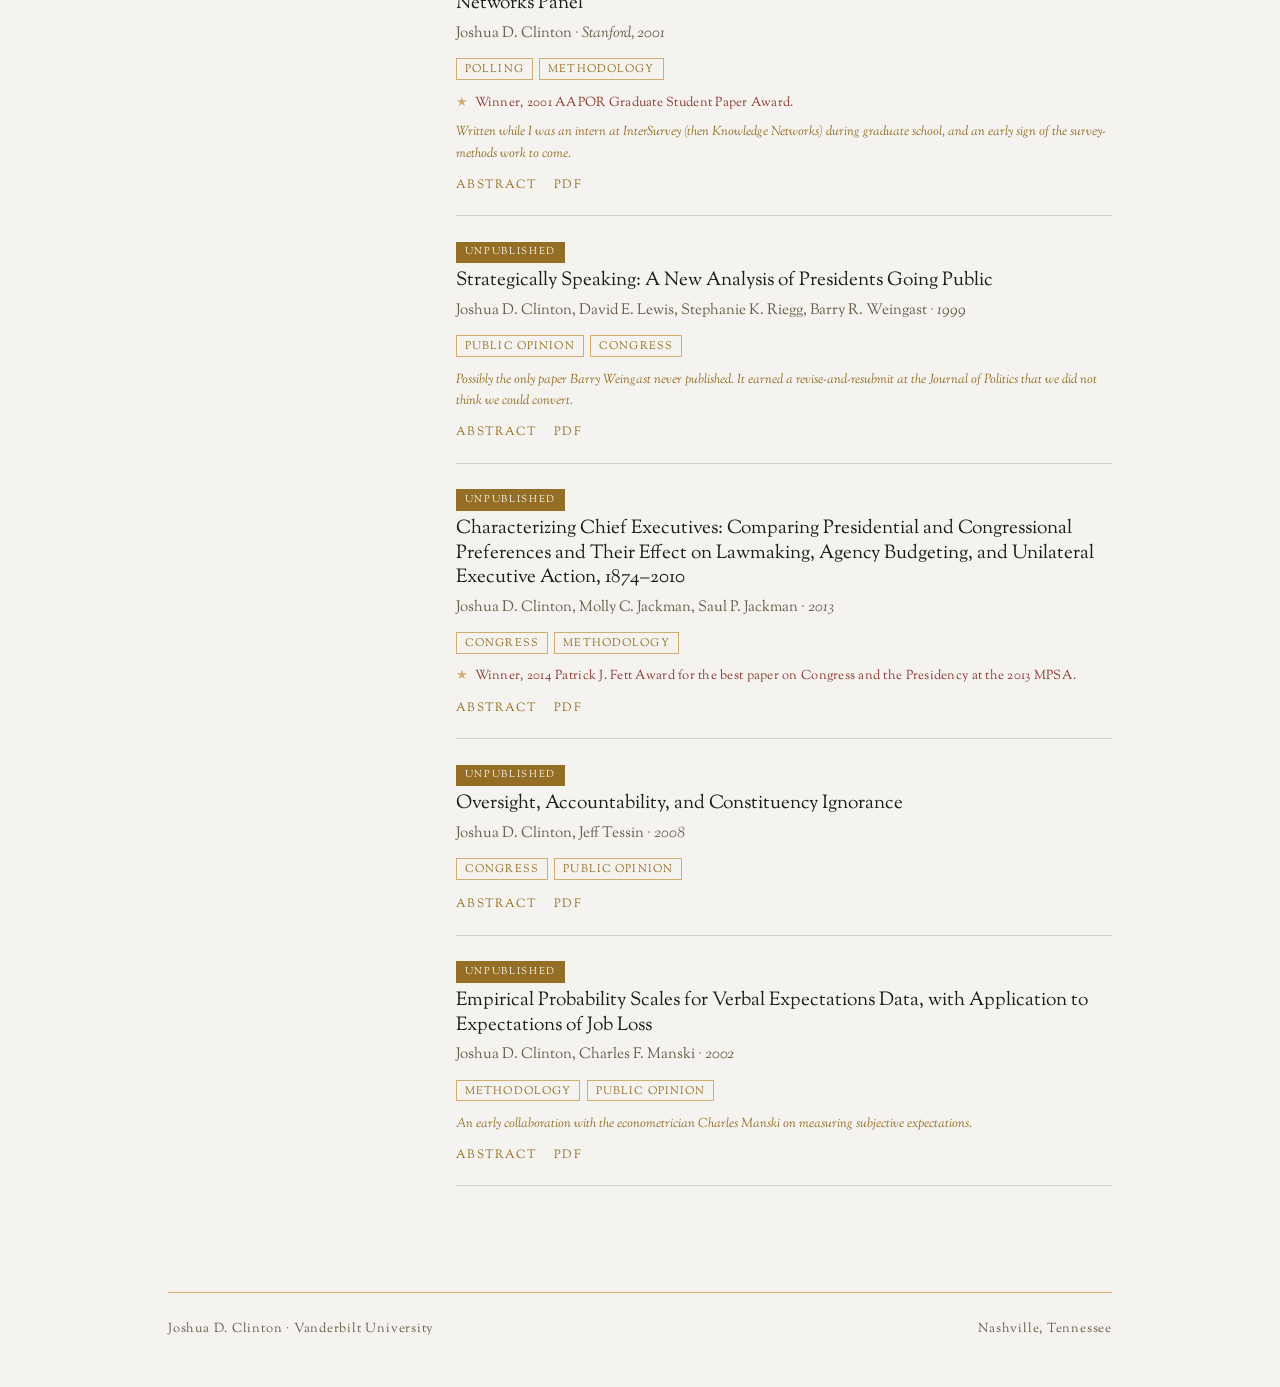
==== commit c3eca91d: "Research: add a visible Abstract link to each paper with an abstract Co-Authored-By: Claude Fable 5." ====
--- a/research.html
+++ b/research.html
@@ -149,6 +149,7 @@
 
   document.getElementById("paperList").innerHTML = list.map((p) => {
     const links = [];
+    if (p.abstract)   links.push(`<a href="#" class="abs-toggle">Abstract</a>`);
     if (p.links.pdf)  links.push(`<a href="${p.links.pdf}" target="_blank">PDF</a>`);
     if (p.links.doi)  links.push(`<a href="${p.links.doi}" target="_blank">${isWP(p) ? "Preprint" : "Journal / DOI"}</a>`);
     if (p.links.data) links.push(`<a href="${p.links.data}">Replication data</a>`);
@@ -176,8 +177,16 @@
     </article>`;
   }).join("");
 
+  /* the title and the "Abstract" link both open and close the abstract */
+  const toggleAbstract = paper => {
+    const open = paper.classList.toggle("open");
+    const l = paper.querySelector("a.abs-toggle");
+    if (l) l.textContent = open ? "Hide abstract" : "Abstract";
+  };
   document.querySelectorAll("button.paper-title").forEach(b =>
-    b.addEventListener("click", () => b.closest(".paper").classList.toggle("open")));
+    b.addEventListener("click", () => toggleAbstract(b.closest(".paper"))));
+  document.querySelectorAll("a.abs-toggle").forEach(l =>
+    l.addEventListener("click", e => { e.preventDefault(); toggleAbstract(l.closest(".paper")); }));
 }
 
 function render() { renderTopics(); renderPapers(); }
